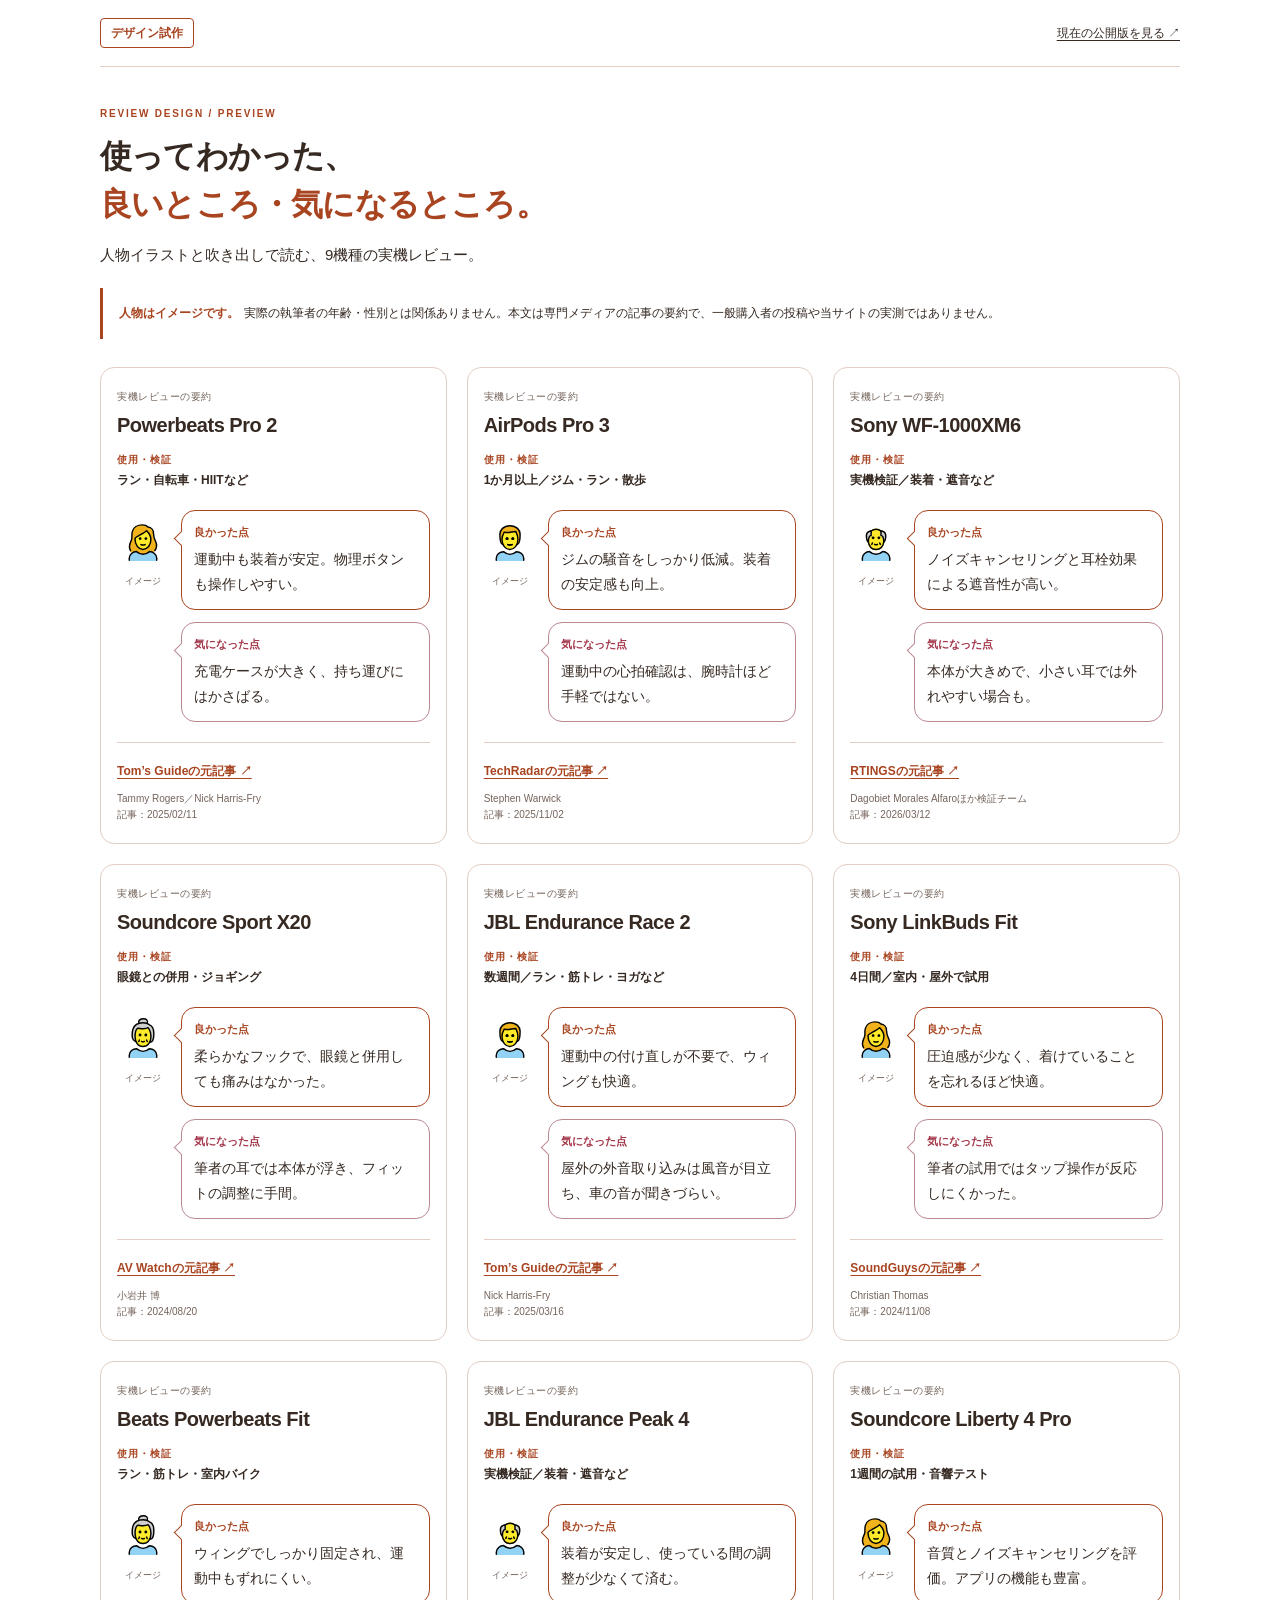
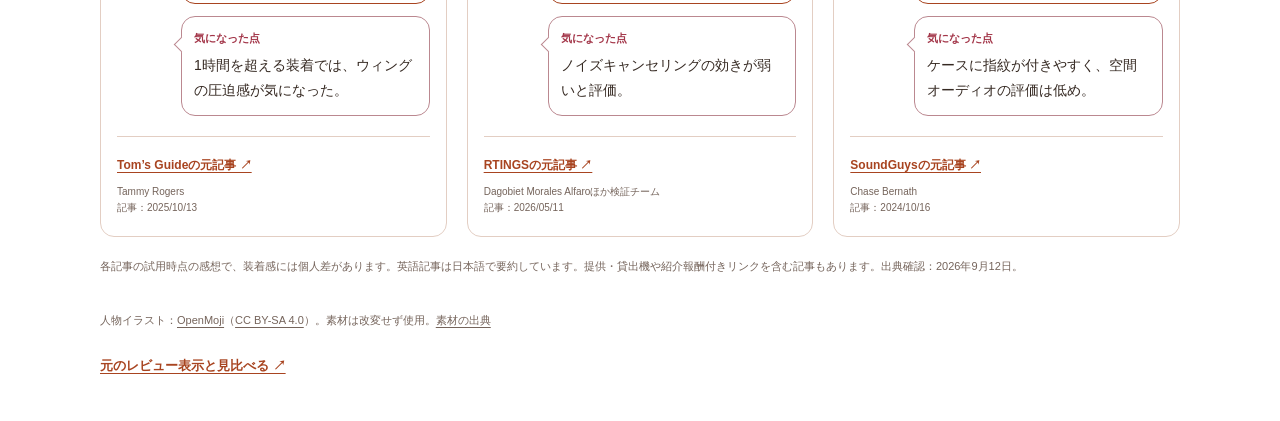
==== review-preview/index.html @ 8e363518 "Add isolated illustrated speech bubble review preview" ====
<!doctype html><html lang="ja"><head><meta charset="utf-8"><meta name="viewport" content="width=device-width, initial-scale=1"><meta name="robots" content="noindex, nofollow"><meta name="theme-color" content="#ffffff"><title>口コミの吹き出しデザイン｜試作プレビュー</title><link rel="stylesheet" href="../style.css?v=12"><link rel="stylesheet" href="preview.css?v=1"><script src="preview.js?v=1" defer></script></head><body>
<header class="preview-bar wrap"><span>デザイン試作</span><a href="../?v=public-reviews-12#reviews">現在の公開版を見る ↗</a></header>
<main class="wrap preview-main"><p class="eyebrow">REVIEW DESIGN / PREVIEW</p><h1>使ってわかった、<br><span>良いところ・気になるところ。</span></h1><p class="preview-lead">人物イラストと吹き出しで読む、9機種の実機レビュー。</p>
<aside class="preview-note"><strong>人物はイメージです。</strong>実際の執筆者の年齢・性別とは関係ありません。本文は専門メディアの記事の要約で、一般購入者の投稿や当サイトの実測ではありません。</aside>
<div class="voice-grid"><article class="voice-card" id="review-beats"><header class="voice-heading"><p>実機レビューの要約</p><h2>Powerbeats Pro 2</h2><p class="voice-use"><span>使用・検証</span>ラン・自転車・HIITなど</p></header><div class="voice-dialogue"><figure class="voice-person"><img src="avatars/woman.svg" width="64" height="64" alt="" aria-hidden="true"><figcaption>イメージ</figcaption></figure><dl class="voice-bubbles"><div class="voice-bubble voice-good"><dt>良かった点</dt><dd>運動中も装着が安定。物理ボタンも操作しやすい。</dd></div><div class="voice-bubble voice-caution"><dt>気になった点</dt><dd>充電ケースが大きく、持ち運びにはかさばる。</dd></div></dl></div><footer class="voice-source"><a href="https://www.tomsguide.com/audio/beats-powerbeats-pro-2-review" target="_blank" rel="noopener noreferrer" aria-label="Powerbeats Pro 2の元記事を読む">Tom’s Guideの元記事 ↗</a><p>Tammy Rogers／Nick Harris-Fry<br>記事：2025/02/11</p></footer></article>
<article class="voice-card" id="review-apple"><header class="voice-heading"><p>実機レビューの要約</p><h2>AirPods Pro 3</h2><p class="voice-use"><span>使用・検証</span>1か月以上／ジム・ラン・散歩</p></header><div class="voice-dialogue"><figure class="voice-person"><img src="avatars/man.svg" width="64" height="64" alt="" aria-hidden="true"><figcaption>イメージ</figcaption></figure><dl class="voice-bubbles"><div class="voice-bubble voice-good"><dt>良かった点</dt><dd>ジムの騒音をしっかり低減。装着の安定感も向上。</dd></div><div class="voice-bubble voice-caution"><dt>気になった点</dt><dd>運動中の心拍確認は、腕時計ほど手軽ではない。</dd></div></dl></div><footer class="voice-source"><a href="https://www.techradar.com/health-fitness/ive-been-working-out-with-the-airpods-pro-3-for-over-a-month-heres-my-verdict-on-their-new-fitness-features" target="_blank" rel="noopener noreferrer" aria-label="AirPods Pro 3の元記事を読む">TechRadarの元記事 ↗</a><p>Stephen Warwick<br>記事：2025/11/02</p></footer></article>
<article class="voice-card" id="review-sony"><header class="voice-heading"><p>実機レビューの要約</p><h2>Sony WF-1000XM6</h2><p class="voice-use"><span>使用・検証</span>実機検証／装着・遮音など</p></header><div class="voice-dialogue"><figure class="voice-person"><img src="avatars/older-man.svg" width="64" height="64" alt="" aria-hidden="true"><figcaption>イメージ</figcaption></figure><dl class="voice-bubbles"><div class="voice-bubble voice-good"><dt>良かった点</dt><dd>ノイズキャンセリングと耳栓効果による遮音性が高い。</dd></div><div class="voice-bubble voice-caution"><dt>気になった点</dt><dd>本体が大きめで、小さい耳では外れやすい場合も。</dd></div></dl></div><footer class="voice-source"><a href="https://www.rtings.com/headphones/reviews/sony/wf-1000xm6" target="_blank" rel="noopener noreferrer" aria-label="Sony WF-1000XM6の元記事を読む">RTINGSの元記事 ↗</a><p>Dagobiet Morales Alfaroほか検証チーム<br>記事：2026/03/12</p></footer></article>
<article class="voice-card" id="review-sport-x20"><header class="voice-heading"><p>実機レビューの要約</p><h2>Soundcore Sport X20</h2><p class="voice-use"><span>使用・検証</span>眼鏡との併用・ジョギング</p></header><div class="voice-dialogue"><figure class="voice-person"><img src="avatars/older-woman.svg" width="64" height="64" alt="" aria-hidden="true"><figcaption>イメージ</figcaption></figure><dl class="voice-bubbles"><div class="voice-bubble voice-good"><dt>良かった点</dt><dd>柔らかなフックで、眼鏡と併用しても痛みはなかった。</dd></div><div class="voice-bubble voice-caution"><dt>気になった点</dt><dd>筆者の耳では本体が浮き、フィットの調整に手間。</dd></div></dl></div><footer class="voice-source"><a href="https://av.watch.impress.co.jp/docs/review/review/1615788.html" target="_blank" rel="noopener noreferrer" aria-label="Soundcore Sport X20の元記事を読む">AV Watchの元記事 ↗</a><p>小岩井 博<br>記事：2024/08/20</p></footer></article>
<article class="voice-card" id="review-race2"><header class="voice-heading"><p>実機レビューの要約</p><h2>JBL Endurance Race 2</h2><p class="voice-use"><span>使用・検証</span>数週間／ラン・筋トレ・ヨガなど</p></header><div class="voice-dialogue"><figure class="voice-person"><img src="avatars/man.svg" width="64" height="64" alt="" aria-hidden="true"><figcaption>イメージ</figcaption></figure><dl class="voice-bubbles"><div class="voice-bubble voice-good"><dt>良かった点</dt><dd>運動中の付け直しが不要で、ウィングも快適。</dd></div><div class="voice-bubble voice-caution"><dt>気になった点</dt><dd>屋外の外音取り込みは風音が目立ち、車の音が聞きづらい。</dd></div></dl></div><footer class="voice-source"><a href="https://www.tomsguide.com/audio/headphones/jbl-endurance-race-2-review" target="_blank" rel="noopener noreferrer" aria-label="JBL Endurance Race 2の元記事を読む">Tom’s Guideの元記事 ↗</a><p>Nick Harris-Fry<br>記事：2025/03/16</p></footer></article>
<article class="voice-card" id="review-linkbuds-fit"><header class="voice-heading"><p>実機レビューの要約</p><h2>Sony LinkBuds Fit</h2><p class="voice-use"><span>使用・検証</span>4日間／室内・屋外で試用</p></header><div class="voice-dialogue"><figure class="voice-person"><img src="avatars/woman.svg" width="64" height="64" alt="" aria-hidden="true"><figcaption>イメージ</figcaption></figure><dl class="voice-bubbles"><div class="voice-bubble voice-good"><dt>良かった点</dt><dd>圧迫感が少なく、着けていることを忘れるほど快適。</dd></div><div class="voice-bubble voice-caution"><dt>気になった点</dt><dd>筆者の試用ではタップ操作が反応しにくかった。</dd></div></dl></div><footer class="voice-source"><a href="https://www.soundguys.com/sony-linkbuds-fit-review-127506/" target="_blank" rel="noopener noreferrer" aria-label="Sony LinkBuds Fitの元記事を読む">SoundGuysの元記事 ↗</a><p>Christian Thomas<br>記事：2024/11/08</p></footer></article>
<article class="voice-card" id="review-powerbeats-fit"><header class="voice-heading"><p>実機レビューの要約</p><h2>Beats Powerbeats Fit</h2><p class="voice-use"><span>使用・検証</span>ラン・筋トレ・室内バイク</p></header><div class="voice-dialogue"><figure class="voice-person"><img src="avatars/older-woman.svg" width="64" height="64" alt="" aria-hidden="true"><figcaption>イメージ</figcaption></figure><dl class="voice-bubbles"><div class="voice-bubble voice-good"><dt>良かった点</dt><dd>ウィングでしっかり固定され、運動中もずれにくい。</dd></div><div class="voice-bubble voice-caution"><dt>気になった点</dt><dd>1時間を超える装着では、ウィングの圧迫感が気になった。</dd></div></dl></div><footer class="voice-source"><a href="https://www.tomsguide.com/audio/earbuds/beats-powerbeats-fit-review" target="_blank" rel="noopener noreferrer" aria-label="Beats Powerbeats Fitの元記事を読む">Tom’s Guideの元記事 ↗</a><p>Tammy Rogers<br>記事：2025/10/13</p></footer></article>
<article class="voice-card" id="review-peak4"><header class="voice-heading"><p>実機レビューの要約</p><h2>JBL Endurance Peak 4</h2><p class="voice-use"><span>使用・検証</span>実機検証／装着・遮音など</p></header><div class="voice-dialogue"><figure class="voice-person"><img src="avatars/older-man.svg" width="64" height="64" alt="" aria-hidden="true"><figcaption>イメージ</figcaption></figure><dl class="voice-bubbles"><div class="voice-bubble voice-good"><dt>良かった点</dt><dd>装着が安定し、使っている間の調整が少なくて済む。</dd></div><div class="voice-bubble voice-caution"><dt>気になった点</dt><dd>ノイズキャンセリングの効きが弱いと評価。</dd></div></dl></div><footer class="voice-source"><a href="https://www.rtings.com/headphones/reviews/jbl/endurance-peak-4" target="_blank" rel="noopener noreferrer" aria-label="JBL Endurance Peak 4の元記事を読む">RTINGSの元記事 ↗</a><p>Dagobiet Morales Alfaroほか検証チーム<br>記事：2026/05/11</p></footer></article>
<article class="voice-card" id="review-liberty4pro"><header class="voice-heading"><p>実機レビューの要約</p><h2>Soundcore Liberty 4 Pro</h2><p class="voice-use"><span>使用・検証</span>1週間の試用・音響テスト</p></header><div class="voice-dialogue"><figure class="voice-person"><img src="avatars/woman.svg" width="64" height="64" alt="" aria-hidden="true"><figcaption>イメージ</figcaption></figure><dl class="voice-bubbles"><div class="voice-bubble voice-good"><dt>良かった点</dt><dd>音質とノイズキャンセリングを評価。アプリの機能も豊富。</dd></div><div class="voice-bubble voice-caution"><dt>気になった点</dt><dd>ケースに指紋が付きやすく、空間オーディオの評価は低め。</dd></div></dl></div><footer class="voice-source"><a href="https://www.soundguys.com/anker-soundcore-liberty-4-pro-review-125410/" target="_blank" rel="noopener noreferrer" aria-label="Soundcore Liberty 4 Proの元記事を読む">SoundGuysの元記事 ↗</a><p>Chase Bernath<br>記事：2024/10/16</p></footer></article></div>
<p class="preview-footnote">各記事の試用時点の感想で、装着感には個人差があります。英語記事は日本語で要約しています。提供・貸出機や紹介報酬付きリンクを含む記事もあります。出典確認：2026年9月12日。</p>
</main><footer class="wrap preview-footer"><p>人物イラスト：<a href="https://openmoji.org/" target="_blank" rel="noopener noreferrer">OpenMoji</a>（<a href="https://creativecommons.org/licenses/by-sa/4.0/" target="_blank" rel="noopener noreferrer">CC BY-SA 4.0</a>）。素材は改変せず使用。<a href="avatars/SOURCES.txt">素材の出典</a></p><a class="back-link" href="../?v=public-reviews-12#reviews">元のレビュー表示と見比べる ↗</a></footer>
</body></html>
---- style.css ----
:root{--paper:#ffffff;--ink:#352922;--muted:#75645b;--line:#e3cec3;--accent:#a84420;--orange:#b84921;--feature:#995008;--signature:#a33649}*{box-sizing:border-box}html{scroll-behavior:smooth;scroll-padding-top:20px}body{margin:0;background:var(--paper);color:var(--ink);font-family:-apple-system,BlinkMacSystemFont,"Hiragino Kaku Gothic ProN",Meiryo,sans-serif;line-height:1.7}a{color:inherit;text-decoration:none}img{display:block;max-width:100%}button{font:inherit}a,button,summary{touch-action:manipulation}a:focus-visible,button:focus-visible,summary:focus-visible{outline:3px solid var(--orange);outline-offset:4px}.wrap{width:min(1080px,calc(100% - 48px));margin:auto}.header{display:flex;justify-content:space-between;align-items:center;min-height:90px;border-bottom:1px solid var(--line)}.brand{font-size:23px;font-weight:850;letter-spacing:-1px;line-height:1.2}.brand span{color:var(--orange);padding:0 4px}.brand small{display:block;font-weight:400;font-size:10px;letter-spacing:1px;margin-top:7px}.nav-link{font-size:13px;font-weight:700;padding:12px 0}.hero{display:grid;grid-template-columns:1.4fr 1fr;align-items:center;gap:48px;padding-top:36px;padding-bottom:10px}.eyebrow{font-size:10px;font-weight:750;letter-spacing:1.8px;color:var(--accent);margin:0 0 10px}h1{font-size:clamp(30px,4vw,48px);line-height:1.45;letter-spacing:-1.5px;margin:0 0 15px}h1 span{color:var(--accent)}.lead{font-size:14px;margin:0 0 17px}.tags{display:flex;gap:6px;flex-wrap:wrap;margin-bottom:22px}.tags span{font-size:11px;border:1px solid #d6aa93;border-radius:4px;padding:4px 9px}.button{display:flex;align-items:center;justify-content:space-between;gap:12px;min-height:50px;padding:13px 18px;font-size:14px;font-weight:700;border-radius:5px}.dark{background:var(--accent);color:#fff;border:2px solid var(--accent);box-shadow:0 3px 0 #793114}.dark:hover{background:#793114;color:#fff;border-color:#793114}.dark:active{box-shadow:none;transform:translateY(2px)}.hero .button{max-width:325px}.hero-art{margin:0;border-radius:10px;overflow:hidden;background:white;border:1px solid var(--line)}.hero-art img{width:100%;height:300px;object-fit:cover}.hero-art figcaption{color:var(--accent);font-size:11px;padding:8px 15px}.caption{font-size:12px;color:var(--muted);margin:12px 0 0;line-height:1.7}.section{padding-top:46px}.section-head{margin-bottom:18px}h2{font-size:27px;line-height:1.4;margin:0;letter-spacing:-.6px}.choice-buttons{display:grid;grid-template-columns:repeat(3,1fr);gap:10px}.choice-buttons button{cursor:pointer;background:white;border:1px solid #d6aa93;border-radius:6px;min-height:48px;color:var(--accent);font-weight:700;font-size:14px}.choice-buttons button[aria-pressed=true]{background:white;color:var(--accent);box-shadow:inset 0 0 0 2px var(--accent)}.recommendation{display:flex;justify-content:space-between;align-items:center;gap:16px;background:white;border:1px solid var(--line);border-left:3px solid var(--accent);border-radius:6px;padding:14px 18px;margin-top:10px;min-height:80px}.recommendation p{font-size:14px;margin:0}.recommendation a{font-size:13px;white-space:nowrap;text-decoration:underline;text-underline-offset:4px;font-weight:700}.shared{font-size:13px;color:var(--accent);font-weight:650;margin:10px 0 0}.table-frame{border:0;border-radius:0;background:white}table{table-layout:fixed;width:100%;border-collapse:collapse;border:1px solid #000;text-align:center;font-size:15px}th,td{padding:14px 8px;border:1px solid #000}thead{background:white;color:var(--accent)}thead th:first-child{width:22%;font-size:12px}thead a{display:block;padding:3px 0}table small{display:block;font-size:11px;font-weight:400}tbody th{font-size:12px;background:white}tbody td{font-weight:650}sup{font-size:9px}.water-note{font-size:12px;margin:12px 0 0;border-left:3px solid var(--orange);padding-left:12px}.product-grid{display:grid;grid-template-columns:repeat(3,1fr);gap:16px}.product{border:1px solid var(--line);border-radius:8px;background:white;overflow:hidden;display:flex;flex-direction:column}.product-top{display:flex;justify-content:space-between;flex-wrap:wrap;gap:5px;padding:17px 18px 0;font-size:10px;font-weight:750;letter-spacing:.5px}.product-kicker{color:var(--accent);letter-spacing:0}.product-intro{padding:0 18px}.product-picture{height:176px;display:flex;align-items:center;justify-content:center;padding:15px 0}.product-picture img{width:100%;height:145px;object-fit:contain}.product h3{font-size:22px;line-height:1.3;margin:0;letter-spacing:-.6px}.price{font-size:27px;font-weight:750;line-height:1.5;margin:7px 0 12px}.price small{font-size:10px;font-weight:400;color:var(--muted);margin-left:7px}.product-body{padding:0 18px 20px;display:flex;flex-direction:column;flex:1}.point{font-size:14px;margin:0 0 9px}.caution{font-size:12px;color:var(--muted);margin:0 0 16px}.product-cta{margin-top:auto;font-size:13px}.details-section h2{font-size:21px;margin-bottom:14px}details{border-bottom:1px solid var(--line)}summary{cursor:pointer;font-size:14px;font-weight:650;padding:18px 28px 18px 0;list-style:none;position:relative}summary::-webkit-details-marker{display:none}summary:after{content:'+';position:absolute;right:5px;top:15px;font-size:20px;color:var(--accent)}details[open] summary:after{content:'−'}.detail-body{padding:0 0 18px;font-size:13px;color:var(--muted)}.detail-body p{margin:0 0 12px}.source-columns{display:grid;grid-template-columns:repeat(3,1fr);gap:15px}.source-columns strong{display:block;color:var(--ink)}.source-columns a{display:block;text-decoration:underline;text-underline-offset:3px;padding:7px 0;font-size:12px}.footer{display:flex;justify-content:space-between;align-items:center;gap:15px;padding-top:30px;padding-bottom:30px;margin-top:28px}.footer .brand{font-size:18px}.footer>a:last-child{font-size:12px}.skip{position:fixed;top:-100px;background:white;color:var(--accent);border:2px solid var(--accent);padding:15px;z-index:10}.skip:focus{top:10px}.sr-only{position:absolute;width:1px;height:1px;overflow:hidden;clip-path:inset(50%)}
@media(max-width:800px){.hero{gap:20px}.hero-art img{height:250px}.product-grid{grid-template-columns:1fr}.product-intro{display:grid;grid-template-columns:120px 1fr;align-items:center;gap:18px}.product-picture{height:140px}.product-picture img{height:115px}.product-body{padding:0 20px 20px}.product-cta{font-size:14px}.product-top{font-size:11px}.product h3{font-size:24px}}
@media(max-width:540px){.wrap{width:calc(100% - 32px)}.header{min-height:72px}.brand{font-size:19px}.brand small{font-size:9px}.nav-link{font-size:11px}.hero{grid-template-columns:1fr;padding-top:25px;padding-bottom:0;position:relative}.hero-art{display:none}.hero h1{font-size:clamp(28px,7.8vw,40px);letter-spacing:-1px;margin-bottom:12px}.lead{font-size:13px;margin-bottom:13px}.tags{margin-bottom:17px}.tags span{font-size:11px;padding:3px 8px}.hero .button{max-width:none}.hero .caption{font-size:11px}.section{padding-top:32px}h2{font-size:23px}.section-head{margin-bottom:14px}.choice-buttons{gap:6px}.choice-buttons button{font-size:12px;min-height:46px;padding:7px 3px}.recommendation{display:block;padding:13px 14px;min-height:112px}.recommendation p{font-size:13px}.recommendation a{display:inline-block;font-size:12px;margin-top:7px;min-height:28px}.shared{font-size:12px}table{font-size:12px}th,td{padding:11px 3px;line-height:1.5}thead th:first-child{width:21%;font-size:10px}thead th{font-size:12px}table small{font-size:10px}tbody th{font-size:11px}tbody td:last-child{font-size:11px}.caption{font-size:11px}.water-note{font-size:11px}.water-note strong{display:block}.product-grid{gap:14px}.product-top{padding:15px 16px 0;font-size:10px}.product-intro{grid-template-columns:88px 1fr;padding:4px 16px 0;gap:12px}.product-picture{height:119px}.product-picture img{height:98px}.product h3{font-size:21px;overflow-wrap:anywhere}.price{font-size:25px;margin-bottom:6px}.product-body{padding:0 16px 16px}.point{font-size:13px}.caution{font-size:12px;margin-bottom:13px}.source-columns{grid-template-columns:1fr}.details-section h2{font-size:20px}.footer{margin-top:16px}}
@media(prefers-reduced-motion:reduce){html{scroll-behavior:auto}}

.table-addition{margin-top:14px}

/* White surfaces and warm text; comparison grid uses uniform black lines. */
.comparison-key{display:flex;flex-wrap:wrap;gap:16px;margin:12px 0 0;font-size:12px;font-weight:700}
.comparison-key span{padding-left:9px;border-left:3px solid currentColor}
.key-feature{color:var(--feature)}.key-signature{color:var(--signature)}
.feature-row{color:var(--feature)}.signature-row{color:var(--signature)}
.feature-row td,.signature-row td{font-size:13px;line-height:1.65;overflow-wrap:anywhere}
.feature-row strong,.signature-row strong{display:block;font-weight:750}
.feature-row small,.signature-row small{font-size:11px;margin-top:4px;color:var(--muted)}
thead a{overflow-wrap:anywhere}
@media(max-width:540px){.comparison-key{font-size:11px;gap:12px}.feature-row td,.signature-row td,.feature-row td:last-child,.signature-row td:last-child{font-size:11px;padding:12px 4px}.feature-row small,.signature-row small{font-size:10px}.feature-row th,.signature-row th{font-size:10px}}

.compare-image{display:block;width:112px;height:92px;max-width:100%;object-fit:contain;margin:0 auto 10px}
@media(max-width:540px){.compare-image{width:62px;height:60px;margin-bottom:8px}}

/* One horizontally scrollable comparison, with a fixed label column. */
[hidden]{display:none!important}



.compare-navigation{display:flex;align-items:center;justify-content:space-between;gap:10px;margin:12px 0;font-size:13px}.compare-navigation p{margin:0;font-weight:700}.compare-navigation>div{display:flex;align-items:center;gap:12px}.compare-navigation span{color:var(--muted)}
.compare-navigation button{background:#fff;border:1px solid #000;border-radius:4px;min-width:44px;min-height:44px;font-size:22px;color:var(--accent);cursor:pointer}.compare-navigation button:disabled{opacity:.3;cursor:default}
.comparison-scroll{--label-width:110px;--product-width:208px;overflow-x:auto;overscroll-behavior-x:contain;scrollbar-width:thin;scroll-padding-left:var(--label-width);border:1px solid #000}
.wide-compare{border:0;border-collapse:separate;border-spacing:0;width:calc(var(--label-width) + var(--product-width)*var(--product-count));table-layout:fixed;font-size:15px}
.wide-compare th,.wide-compare td{border:0;border-right:1px solid #000;border-bottom:1px solid #000;padding:16px 12px;line-height:1.6;vertical-align:middle;background:#fff;box-sizing:border-box}
.wide-compare tr>:last-child{border-right:0}.wide-compare tbody tr:last-child>*{border-bottom:0}
.wide-compare tr>:first-child{width:var(--label-width);position:sticky;left:0;z-index:2;background:#fff;font-size:13px;color:var(--ink)}
.wide-compare thead th:first-child{font-size:13px}.wide-compare thead th{width:var(--product-width);vertical-align:top}.wide-compare thead th:first-child{vertical-align:middle}
.wide-compare thead a{padding:0;overflow-wrap:normal;word-break:normal}.wide-compare .compare-image{width:112px;height:92px;margin:0 auto 12px}
.compare-brand{display:block;font-size:11px;font-weight:600;letter-spacing:.5px;color:var(--muted);margin-bottom:5px}
.compare-name{display:block;color:var(--ink);font-size:16px;font-weight:750;line-height:1.4;min-height:45px;overflow-wrap:normal}
.wide-compare .price-row td{color:var(--accent);font-size:22px;font-weight:750;white-space:nowrap}
.wide-compare .feature-row td,.wide-compare .signature-row td{font-size:15px;padding:16px 12px;overflow-wrap:normal;word-break:normal}
.wide-compare .feature-row small,.wide-compare .signature-row small{font-size:13px;line-height:1.6;margin-top:5px}
.wide-compare small{font-size:12px}.wide-compare tbody td:last-child{font-size:15px}.wide-compare .price-row td:last-child{font-size:22px}
#spec-toggle{display:block;width:100%;background:white;border:1px solid var(--line);color:var(--accent);border-radius:5px;min-height:48px;padding:12px;margin-top:12px;font:inherit;font-size:14px;font-weight:650;cursor:pointer}
@media(max-width:540px){.comparison-scroll{--label-width:72px;--product-width:max(132px,calc((100vw - 106px)/2))}.compare-navigation{font-size:12px}.compare-navigation>div{gap:8px}.wide-compare th,.wide-compare td{padding:14px 10px}.wide-compare tr>:first-child,.wide-compare thead th:first-child{font-size:12px;padding:12px 4px}.wide-compare .compare-name{font-size:15px}.wide-compare .feature-row td,.wide-compare .signature-row td,.wide-compare tbody td:last-child{font-size:14px;padding:14px 10px}.wide-compare .price-row td,.wide-compare .price-row td:last-child{font-size:20px}.wide-compare .feature-row small,.wide-compare .signature-row small{font-size:12px}.wide-compare .compare-image{width:104px;height:86px}.wide-compare .compare-brand{font-size:10px}#spec-toggle{font-size:13px}}

.model-suffix{white-space:nowrap}

/* Short editorial summaries with adjacent attribution, separate from product specifications. */
.review-disclosure{font-size:14px;font-weight:650;margin:12px 0 0;color:var(--accent)}.review-grid{display:grid;grid-template-columns:repeat(3,minmax(0,1fr));gap:16px}.review-card{background:#fff;border:1px solid var(--line);border-top:3px solid var(--accent);border-radius:8px;padding:20px;display:flex;flex-direction:column}.review-card h3{font-size:19px;line-height:1.4;margin:0;overflow-wrap:anywhere}.review-card h3 a:hover{text-decoration:underline}.review-context{font-size:12px;color:var(--muted);margin:8px 0 16px}.review-points{margin:0 0 18px;font-size:14px}.review-points>div+div{margin-top:12px}.review-points dt{font-size:12px;font-weight:750;color:var(--feature);margin-bottom:3px}.review-points>div:last-child dt{color:var(--signature)}.review-points dd{margin:0;line-height:1.7}.review-source{margin-top:auto;border-top:1px solid var(--line);padding-top:12px}.review-source a{display:inline-block;text-decoration:underline;text-underline-offset:3px;color:var(--accent);font-size:13px;font-weight:650;padding:6px 0}.review-source p{font-size:11px;line-height:1.6;color:var(--muted);margin:3px 0 0;overflow-wrap:anywhere}
@media(max-width:800px){.review-grid{grid-template-columns:repeat(2,minmax(0,1fr))}}@media(max-width:540px){.review-grid{grid-template-columns:1fr;gap:14px}.review-card{padding:18px 16px}.review-card h3{font-size:19px}}
---- review-preview/preview.css ----
.preview-bar{display:flex;justify-content:space-between;align-items:center;gap:16px;padding:18px 0;border-bottom:1px solid var(--line);font-size:12px}.preview-bar>span{color:var(--accent);font-weight:750;border:1px solid var(--accent);padding:4px 10px;border-radius:4px}.preview-bar a{text-decoration:underline;text-underline-offset:3px}.preview-main{padding-top:38px}.preview-main h1{font-size:32px;letter-spacing:-.8px;line-height:1.5;margin:0 0 14px}.preview-lead{margin:0 0 20px;font-size:15px}.preview-note{font-size:12px;line-height:1.9;padding:14px 16px;border-left:3px solid var(--accent);margin-bottom:28px;background:#fff}.preview-note strong{color:var(--accent);margin-right:5px}.voice-grid{display:grid;grid-template-columns:repeat(3,minmax(0,1fr));gap:20px}.voice-card{background:#fff;border:1px solid var(--line);border-radius:14px;padding:20px 16px;display:flex;flex-direction:column}.voice-heading>p:first-child{font-size:10px;letter-spacing:.5px;color:var(--muted);margin:0 0 6px}.voice-heading h2{font-size:20px;line-height:1.4;margin:0;letter-spacing:-.5px;overflow-wrap:anywhere}.voice-use{margin:12px 0 20px;font-size:12px;font-weight:650;line-height:1.7;color:var(--ink)}.voice-use span{display:block;color:var(--accent);font-size:10px;letter-spacing:1px;margin-bottom:2px}.voice-dialogue{display:grid;grid-template-columns:52px minmax(0,1fr);gap:12px;align-items:start;margin-bottom:20px}.voice-person{margin:7px 0 0;text-align:center}.voice-person img{width:52px;height:52px;transform-origin:50% 90%}.voice-person figcaption{font-size:9px;color:var(--muted);white-space:nowrap;margin-top:5px}.voice-bubbles{margin:0}.voice-bubble{position:relative;border:1px solid var(--accent);border-radius:14px;background:#fff;padding:12px}.voice-bubble::before{content:'';position:absolute;left:-6px;top:22px;width:10px;height:10px;background:#fff;border-bottom:1px solid var(--accent);border-left:1px solid var(--accent);transform:rotate(45deg)}.voice-bubble dt{font-size:11px;font-weight:750;color:var(--accent);margin:0 0 5px}.voice-bubble dd{margin:0;font-size:14px;line-height:1.8;position:relative}.voice-caution{margin-top:12px;border-color:#bb8890}.voice-caution::before{border-color:#bb8890}.voice-caution dt{color:var(--signature)}.voice-source{margin-top:auto;padding-top:13px;border-top:1px solid var(--line)}.voice-source>a{display:inline-block;font-size:12px;font-weight:650;color:var(--accent);text-decoration:underline;text-underline-offset:3px;padding:5px 0}.voice-source p{font-size:10px;color:var(--muted);line-height:1.6;margin:4px 0 0;overflow-wrap:anywhere}.preview-footnote{font-size:11px;color:var(--muted);margin:20px 0 0}.preview-footer{padding-top:24px;padding-bottom:30px}.preview-footer p{font-size:11px;color:var(--muted)}.preview-footer a{text-decoration:underline;text-underline-offset:3px}.back-link{display:inline-block;font-size:13px;color:var(--accent);font-weight:650;padding:14px 0}.voice-card.is-visible .voice-person img{animation:gentle-greeting 2.4s ease-in-out 1}@keyframes gentle-greeting{0%,100%{transform:translateY(0) rotate(0)}25%{transform:translateY(-4px) rotate(-5deg)}60%{transform:translateY(-2px) rotate(4deg)}}
@media(max-width:1000px){.voice-grid{grid-template-columns:repeat(2,minmax(0,1fr))}}@media(max-width:600px){.voice-grid{grid-template-columns:1fr;gap:18px}.preview-main{padding-top:28px}.preview-main h1{font-size:26px;letter-spacing:-.8px}.preview-lead{font-size:13px}.preview-bar{font-size:11px}.preview-bar>span{padding:3px 8px}.preview-note{font-size:11px;padding:12px;margin-bottom:22px}.preview-note strong{display:block}.voice-card{padding:20px 16px}.voice-dialogue{grid-template-columns:58px minmax(0,1fr);gap:12px}.voice-person img{width:58px;height:58px}.voice-heading h2{font-size:21px}.voice-use{margin-bottom:18px}.voice-bubble{padding:13px}.voice-bubble dd{font-size:14px}.voice-source p{font-size:11px}}
@media(prefers-reduced-motion:reduce){.voice-card.is-visible .voice-person img{animation:none}}
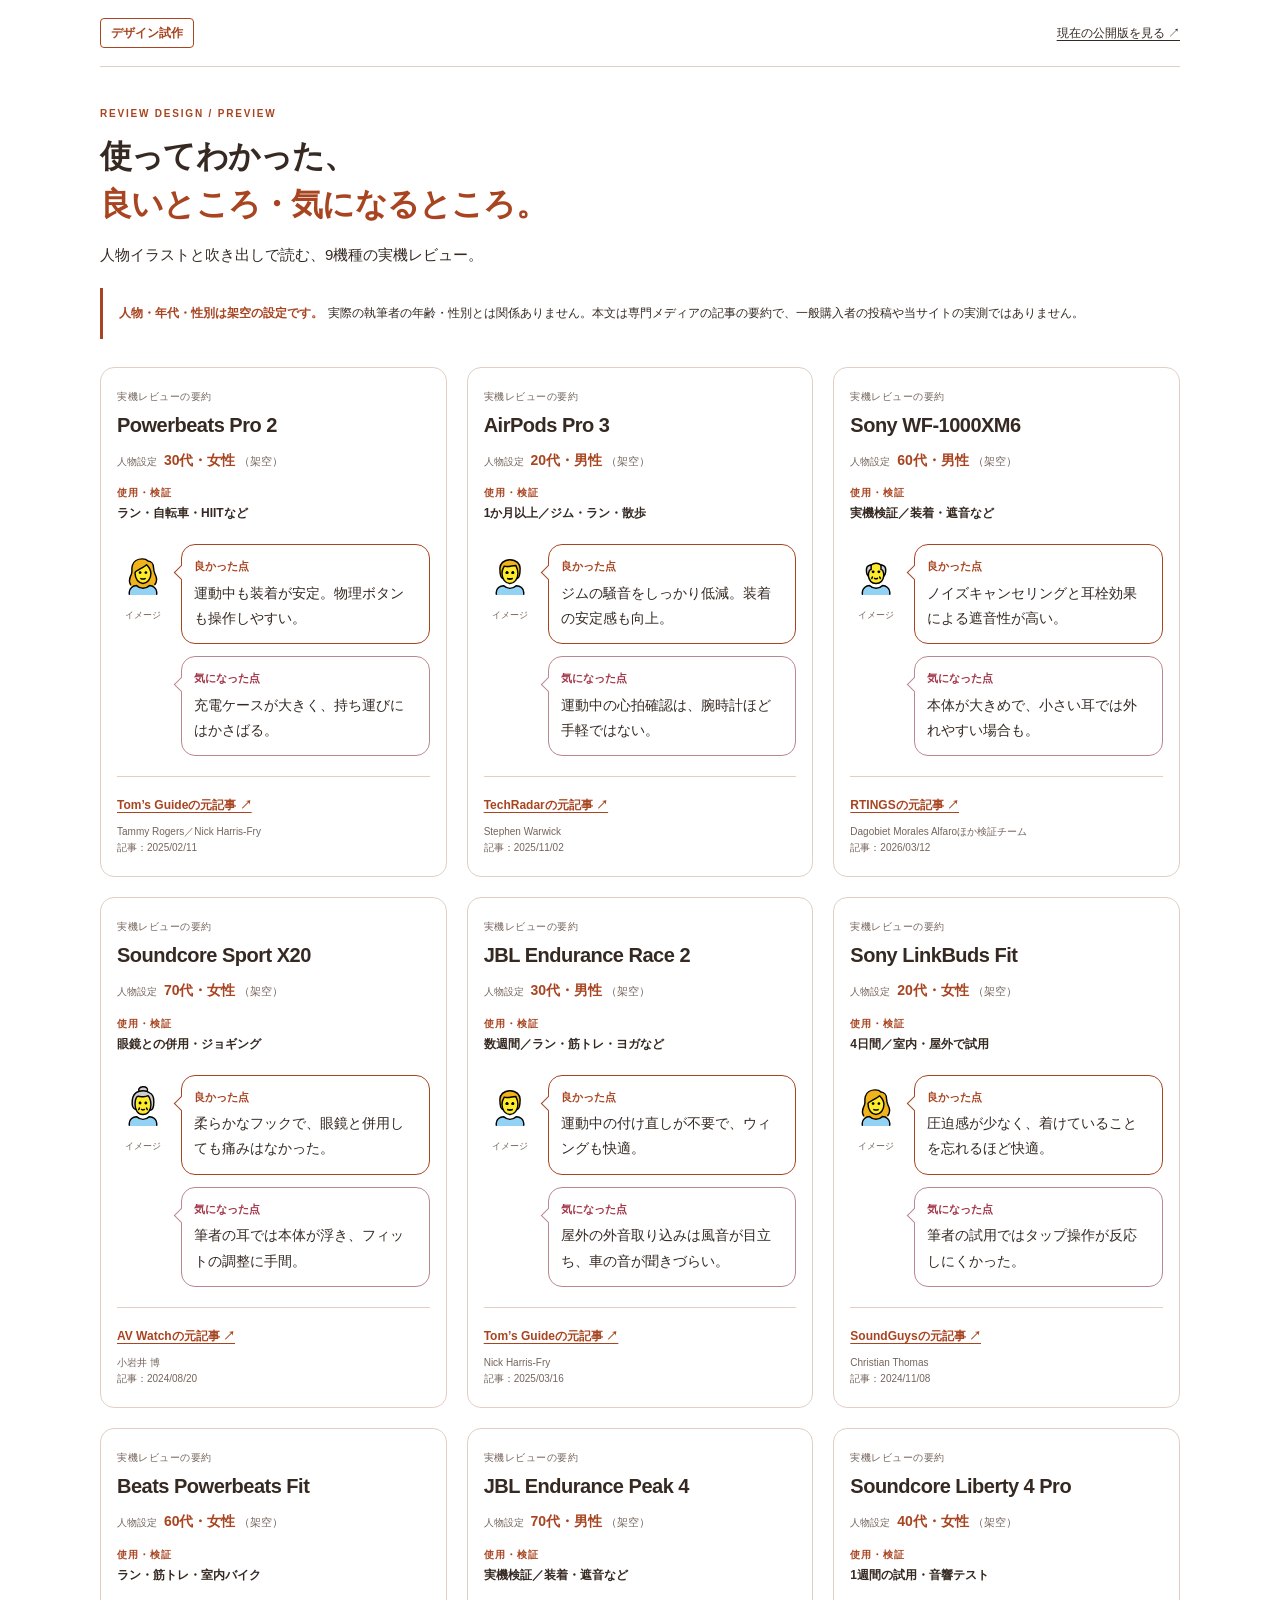
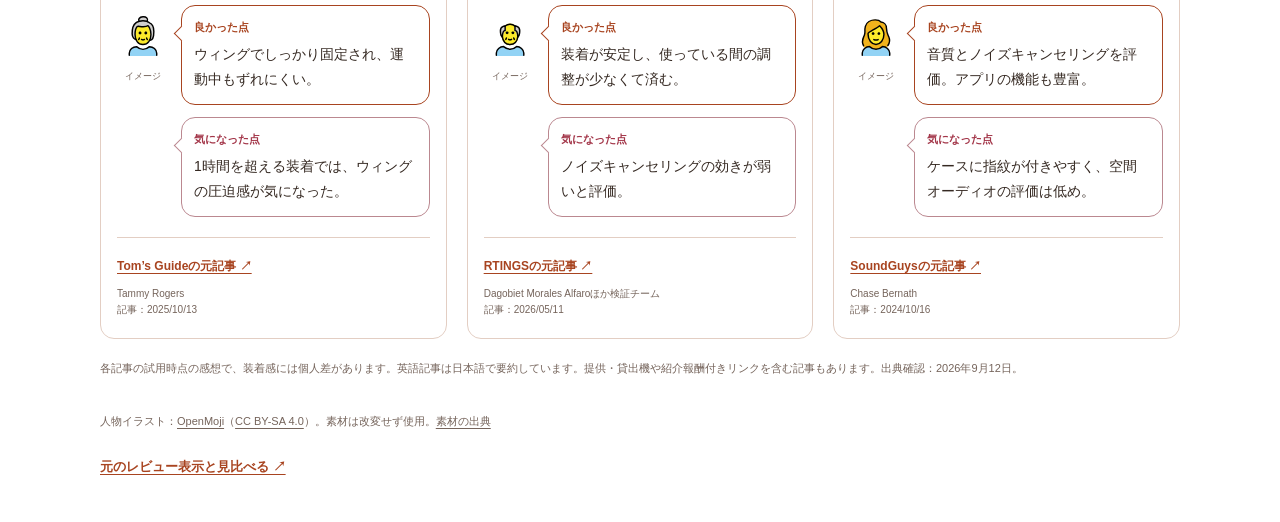
==== commit ce02acac: "Label fictional illustration demographics in review preview" ====
--- a/review-preview/index.html
+++ b/review-preview/index.html
@@ -1,16 +1,16 @@
-<!doctype html><html lang="ja"><head><meta charset="utf-8"><meta name="viewport" content="width=device-width, initial-scale=1"><meta name="robots" content="noindex, nofollow"><meta name="theme-color" content="#ffffff"><title>口コミの吹き出しデザイン｜試作プレビュー</title><link rel="stylesheet" href="../style.css?v=12"><link rel="stylesheet" href="preview.css?v=1"><script src="preview.js?v=1" defer></script></head><body>
+<!doctype html><html lang="ja"><head><meta charset="utf-8"><meta name="viewport" content="width=device-width, initial-scale=1"><meta name="robots" content="noindex, nofollow"><meta name="theme-color" content="#ffffff"><title>口コミの吹き出しデザイン｜試作プレビュー</title><link rel="stylesheet" href="../style.css?v=12"><link rel="stylesheet" href="preview.css?v=2"><script src="preview.js?v=1" defer></script></head><body>
 <header class="preview-bar wrap"><span>デザイン試作</span><a href="../?v=public-reviews-12#reviews">現在の公開版を見る ↗</a></header>
 <main class="wrap preview-main"><p class="eyebrow">REVIEW DESIGN / PREVIEW</p><h1>使ってわかった、<br><span>良いところ・気になるところ。</span></h1><p class="preview-lead">人物イラストと吹き出しで読む、9機種の実機レビュー。</p>
-<aside class="preview-note"><strong>人物はイメージです。</strong>実際の執筆者の年齢・性別とは関係ありません。本文は専門メディアの記事の要約で、一般購入者の投稿や当サイトの実測ではありません。</aside>
-<div class="voice-grid"><article class="voice-card" id="review-beats"><header class="voice-heading"><p>実機レビューの要約</p><h2>Powerbeats Pro 2</h2><p class="voice-use"><span>使用・検証</span>ラン・自転車・HIITなど</p></header><div class="voice-dialogue"><figure class="voice-person"><img src="avatars/woman.svg" width="64" height="64" alt="" aria-hidden="true"><figcaption>イメージ</figcaption></figure><dl class="voice-bubbles"><div class="voice-bubble voice-good"><dt>良かった点</dt><dd>運動中も装着が安定。物理ボタンも操作しやすい。</dd></div><div class="voice-bubble voice-caution"><dt>気になった点</dt><dd>充電ケースが大きく、持ち運びにはかさばる。</dd></div></dl></div><footer class="voice-source"><a href="https://www.tomsguide.com/audio/beats-powerbeats-pro-2-review" target="_blank" rel="noopener noreferrer" aria-label="Powerbeats Pro 2の元記事を読む">Tom’s Guideの元記事 ↗</a><p>Tammy Rogers／Nick Harris-Fry<br>記事：2025/02/11</p></footer></article>
-<article class="voice-card" id="review-apple"><header class="voice-heading"><p>実機レビューの要約</p><h2>AirPods Pro 3</h2><p class="voice-use"><span>使用・検証</span>1か月以上／ジム・ラン・散歩</p></header><div class="voice-dialogue"><figure class="voice-person"><img src="avatars/man.svg" width="64" height="64" alt="" aria-hidden="true"><figcaption>イメージ</figcaption></figure><dl class="voice-bubbles"><div class="voice-bubble voice-good"><dt>良かった点</dt><dd>ジムの騒音をしっかり低減。装着の安定感も向上。</dd></div><div class="voice-bubble voice-caution"><dt>気になった点</dt><dd>運動中の心拍確認は、腕時計ほど手軽ではない。</dd></div></dl></div><footer class="voice-source"><a href="https://www.techradar.com/health-fitness/ive-been-working-out-with-the-airpods-pro-3-for-over-a-month-heres-my-verdict-on-their-new-fitness-features" target="_blank" rel="noopener noreferrer" aria-label="AirPods Pro 3の元記事を読む">TechRadarの元記事 ↗</a><p>Stephen Warwick<br>記事：2025/11/02</p></footer></article>
-<article class="voice-card" id="review-sony"><header class="voice-heading"><p>実機レビューの要約</p><h2>Sony WF-1000XM6</h2><p class="voice-use"><span>使用・検証</span>実機検証／装着・遮音など</p></header><div class="voice-dialogue"><figure class="voice-person"><img src="avatars/older-man.svg" width="64" height="64" alt="" aria-hidden="true"><figcaption>イメージ</figcaption></figure><dl class="voice-bubbles"><div class="voice-bubble voice-good"><dt>良かった点</dt><dd>ノイズキャンセリングと耳栓効果による遮音性が高い。</dd></div><div class="voice-bubble voice-caution"><dt>気になった点</dt><dd>本体が大きめで、小さい耳では外れやすい場合も。</dd></div></dl></div><footer class="voice-source"><a href="https://www.rtings.com/headphones/reviews/sony/wf-1000xm6" target="_blank" rel="noopener noreferrer" aria-label="Sony WF-1000XM6の元記事を読む">RTINGSの元記事 ↗</a><p>Dagobiet Morales Alfaroほか検証チーム<br>記事：2026/03/12</p></footer></article>
-<article class="voice-card" id="review-sport-x20"><header class="voice-heading"><p>実機レビューの要約</p><h2>Soundcore Sport X20</h2><p class="voice-use"><span>使用・検証</span>眼鏡との併用・ジョギング</p></header><div class="voice-dialogue"><figure class="voice-person"><img src="avatars/older-woman.svg" width="64" height="64" alt="" aria-hidden="true"><figcaption>イメージ</figcaption></figure><dl class="voice-bubbles"><div class="voice-bubble voice-good"><dt>良かった点</dt><dd>柔らかなフックで、眼鏡と併用しても痛みはなかった。</dd></div><div class="voice-bubble voice-caution"><dt>気になった点</dt><dd>筆者の耳では本体が浮き、フィットの調整に手間。</dd></div></dl></div><footer class="voice-source"><a href="https://av.watch.impress.co.jp/docs/review/review/1615788.html" target="_blank" rel="noopener noreferrer" aria-label="Soundcore Sport X20の元記事を読む">AV Watchの元記事 ↗</a><p>小岩井 博<br>記事：2024/08/20</p></footer></article>
-<article class="voice-card" id="review-race2"><header class="voice-heading"><p>実機レビューの要約</p><h2>JBL Endurance Race 2</h2><p class="voice-use"><span>使用・検証</span>数週間／ラン・筋トレ・ヨガなど</p></header><div class="voice-dialogue"><figure class="voice-person"><img src="avatars/man.svg" width="64" height="64" alt="" aria-hidden="true"><figcaption>イメージ</figcaption></figure><dl class="voice-bubbles"><div class="voice-bubble voice-good"><dt>良かった点</dt><dd>運動中の付け直しが不要で、ウィングも快適。</dd></div><div class="voice-bubble voice-caution"><dt>気になった点</dt><dd>屋外の外音取り込みは風音が目立ち、車の音が聞きづらい。</dd></div></dl></div><footer class="voice-source"><a href="https://www.tomsguide.com/audio/headphones/jbl-endurance-race-2-review" target="_blank" rel="noopener noreferrer" aria-label="JBL Endurance Race 2の元記事を読む">Tom’s Guideの元記事 ↗</a><p>Nick Harris-Fry<br>記事：2025/03/16</p></footer></article>
-<article class="voice-card" id="review-linkbuds-fit"><header class="voice-heading"><p>実機レビューの要約</p><h2>Sony LinkBuds Fit</h2><p class="voice-use"><span>使用・検証</span>4日間／室内・屋外で試用</p></header><div class="voice-dialogue"><figure class="voice-person"><img src="avatars/woman.svg" width="64" height="64" alt="" aria-hidden="true"><figcaption>イメージ</figcaption></figure><dl class="voice-bubbles"><div class="voice-bubble voice-good"><dt>良かった点</dt><dd>圧迫感が少なく、着けていることを忘れるほど快適。</dd></div><div class="voice-bubble voice-caution"><dt>気になった点</dt><dd>筆者の試用ではタップ操作が反応しにくかった。</dd></div></dl></div><footer class="voice-source"><a href="https://www.soundguys.com/sony-linkbuds-fit-review-127506/" target="_blank" rel="noopener noreferrer" aria-label="Sony LinkBuds Fitの元記事を読む">SoundGuysの元記事 ↗</a><p>Christian Thomas<br>記事：2024/11/08</p></footer></article>
-<article class="voice-card" id="review-powerbeats-fit"><header class="voice-heading"><p>実機レビューの要約</p><h2>Beats Powerbeats Fit</h2><p class="voice-use"><span>使用・検証</span>ラン・筋トレ・室内バイク</p></header><div class="voice-dialogue"><figure class="voice-person"><img src="avatars/older-woman.svg" width="64" height="64" alt="" aria-hidden="true"><figcaption>イメージ</figcaption></figure><dl class="voice-bubbles"><div class="voice-bubble voice-good"><dt>良かった点</dt><dd>ウィングでしっかり固定され、運動中もずれにくい。</dd></div><div class="voice-bubble voice-caution"><dt>気になった点</dt><dd>1時間を超える装着では、ウィングの圧迫感が気になった。</dd></div></dl></div><footer class="voice-source"><a href="https://www.tomsguide.com/audio/earbuds/beats-powerbeats-fit-review" target="_blank" rel="noopener noreferrer" aria-label="Beats Powerbeats Fitの元記事を読む">Tom’s Guideの元記事 ↗</a><p>Tammy Rogers<br>記事：2025/10/13</p></footer></article>
-<article class="voice-card" id="review-peak4"><header class="voice-heading"><p>実機レビューの要約</p><h2>JBL Endurance Peak 4</h2><p class="voice-use"><span>使用・検証</span>実機検証／装着・遮音など</p></header><div class="voice-dialogue"><figure class="voice-person"><img src="avatars/older-man.svg" width="64" height="64" alt="" aria-hidden="true"><figcaption>イメージ</figcaption></figure><dl class="voice-bubbles"><div class="voice-bubble voice-good"><dt>良かった点</dt><dd>装着が安定し、使っている間の調整が少なくて済む。</dd></div><div class="voice-bubble voice-caution"><dt>気になった点</dt><dd>ノイズキャンセリングの効きが弱いと評価。</dd></div></dl></div><footer class="voice-source"><a href="https://www.rtings.com/headphones/reviews/jbl/endurance-peak-4" target="_blank" rel="noopener noreferrer" aria-label="JBL Endurance Peak 4の元記事を読む">RTINGSの元記事 ↗</a><p>Dagobiet Morales Alfaroほか検証チーム<br>記事：2026/05/11</p></footer></article>
-<article class="voice-card" id="review-liberty4pro"><header class="voice-heading"><p>実機レビューの要約</p><h2>Soundcore Liberty 4 Pro</h2><p class="voice-use"><span>使用・検証</span>1週間の試用・音響テスト</p></header><div class="voice-dialogue"><figure class="voice-person"><img src="avatars/woman.svg" width="64" height="64" alt="" aria-hidden="true"><figcaption>イメージ</figcaption></figure><dl class="voice-bubbles"><div class="voice-bubble voice-good"><dt>良かった点</dt><dd>音質とノイズキャンセリングを評価。アプリの機能も豊富。</dd></div><div class="voice-bubble voice-caution"><dt>気になった点</dt><dd>ケースに指紋が付きやすく、空間オーディオの評価は低め。</dd></div></dl></div><footer class="voice-source"><a href="https://www.soundguys.com/anker-soundcore-liberty-4-pro-review-125410/" target="_blank" rel="noopener noreferrer" aria-label="Soundcore Liberty 4 Proの元記事を読む">SoundGuysの元記事 ↗</a><p>Chase Bernath<br>記事：2024/10/16</p></footer></article></div>
+<aside class="preview-note"><strong>人物・年代・性別は架空の設定です。</strong>実際の執筆者の年齢・性別とは関係ありません。本文は専門メディアの記事の要約で、一般購入者の投稿や当サイトの実測ではありません。</aside>
+<div class="voice-grid"><article class="voice-card" id="review-beats"><header class="voice-heading"><p>実機レビューの要約</p><h2>Powerbeats Pro 2</h2><p class="voice-persona"><span>人物設定</span> 30代・女性 <small>（架空）</small></p><p class="voice-use"><span>使用・検証</span>ラン・自転車・HIITなど</p></header><div class="voice-dialogue"><figure class="voice-person"><img src="avatars/woman.svg" width="64" height="64" alt="" aria-hidden="true"><figcaption>イメージ</figcaption></figure><dl class="voice-bubbles"><div class="voice-bubble voice-good"><dt>良かった点</dt><dd>運動中も装着が安定。物理ボタンも操作しやすい。</dd></div><div class="voice-bubble voice-caution"><dt>気になった点</dt><dd>充電ケースが大きく、持ち運びにはかさばる。</dd></div></dl></div><footer class="voice-source"><a href="https://www.tomsguide.com/audio/beats-powerbeats-pro-2-review" target="_blank" rel="noopener noreferrer" aria-label="Powerbeats Pro 2の元記事を読む">Tom’s Guideの元記事 ↗</a><p>Tammy Rogers／Nick Harris-Fry<br>記事：2025/02/11</p></footer></article>
+<article class="voice-card" id="review-apple"><header class="voice-heading"><p>実機レビューの要約</p><h2>AirPods Pro 3</h2><p class="voice-persona"><span>人物設定</span> 20代・男性 <small>（架空）</small></p><p class="voice-use"><span>使用・検証</span>1か月以上／ジム・ラン・散歩</p></header><div class="voice-dialogue"><figure class="voice-person"><img src="avatars/man.svg" width="64" height="64" alt="" aria-hidden="true"><figcaption>イメージ</figcaption></figure><dl class="voice-bubbles"><div class="voice-bubble voice-good"><dt>良かった点</dt><dd>ジムの騒音をしっかり低減。装着の安定感も向上。</dd></div><div class="voice-bubble voice-caution"><dt>気になった点</dt><dd>運動中の心拍確認は、腕時計ほど手軽ではない。</dd></div></dl></div><footer class="voice-source"><a href="https://www.techradar.com/health-fitness/ive-been-working-out-with-the-airpods-pro-3-for-over-a-month-heres-my-verdict-on-their-new-fitness-features" target="_blank" rel="noopener noreferrer" aria-label="AirPods Pro 3の元記事を読む">TechRadarの元記事 ↗</a><p>Stephen Warwick<br>記事：2025/11/02</p></footer></article>
+<article class="voice-card" id="review-sony"><header class="voice-heading"><p>実機レビューの要約</p><h2>Sony WF-1000XM6</h2><p class="voice-persona"><span>人物設定</span> 60代・男性 <small>（架空）</small></p><p class="voice-use"><span>使用・検証</span>実機検証／装着・遮音など</p></header><div class="voice-dialogue"><figure class="voice-person"><img src="avatars/older-man.svg" width="64" height="64" alt="" aria-hidden="true"><figcaption>イメージ</figcaption></figure><dl class="voice-bubbles"><div class="voice-bubble voice-good"><dt>良かった点</dt><dd>ノイズキャンセリングと耳栓効果による遮音性が高い。</dd></div><div class="voice-bubble voice-caution"><dt>気になった点</dt><dd>本体が大きめで、小さい耳では外れやすい場合も。</dd></div></dl></div><footer class="voice-source"><a href="https://www.rtings.com/headphones/reviews/sony/wf-1000xm6" target="_blank" rel="noopener noreferrer" aria-label="Sony WF-1000XM6の元記事を読む">RTINGSの元記事 ↗</a><p>Dagobiet Morales Alfaroほか検証チーム<br>記事：2026/03/12</p></footer></article>
+<article class="voice-card" id="review-sport-x20"><header class="voice-heading"><p>実機レビューの要約</p><h2>Soundcore Sport X20</h2><p class="voice-persona"><span>人物設定</span> 70代・女性 <small>（架空）</small></p><p class="voice-use"><span>使用・検証</span>眼鏡との併用・ジョギング</p></header><div class="voice-dialogue"><figure class="voice-person"><img src="avatars/older-woman.svg" width="64" height="64" alt="" aria-hidden="true"><figcaption>イメージ</figcaption></figure><dl class="voice-bubbles"><div class="voice-bubble voice-good"><dt>良かった点</dt><dd>柔らかなフックで、眼鏡と併用しても痛みはなかった。</dd></div><div class="voice-bubble voice-caution"><dt>気になった点</dt><dd>筆者の耳では本体が浮き、フィットの調整に手間。</dd></div></dl></div><footer class="voice-source"><a href="https://av.watch.impress.co.jp/docs/review/review/1615788.html" target="_blank" rel="noopener noreferrer" aria-label="Soundcore Sport X20の元記事を読む">AV Watchの元記事 ↗</a><p>小岩井 博<br>記事：2024/08/20</p></footer></article>
+<article class="voice-card" id="review-race2"><header class="voice-heading"><p>実機レビューの要約</p><h2>JBL Endurance Race 2</h2><p class="voice-persona"><span>人物設定</span> 30代・男性 <small>（架空）</small></p><p class="voice-use"><span>使用・検証</span>数週間／ラン・筋トレ・ヨガなど</p></header><div class="voice-dialogue"><figure class="voice-person"><img src="avatars/man.svg" width="64" height="64" alt="" aria-hidden="true"><figcaption>イメージ</figcaption></figure><dl class="voice-bubbles"><div class="voice-bubble voice-good"><dt>良かった点</dt><dd>運動中の付け直しが不要で、ウィングも快適。</dd></div><div class="voice-bubble voice-caution"><dt>気になった点</dt><dd>屋外の外音取り込みは風音が目立ち、車の音が聞きづらい。</dd></div></dl></div><footer class="voice-source"><a href="https://www.tomsguide.com/audio/headphones/jbl-endurance-race-2-review" target="_blank" rel="noopener noreferrer" aria-label="JBL Endurance Race 2の元記事を読む">Tom’s Guideの元記事 ↗</a><p>Nick Harris-Fry<br>記事：2025/03/16</p></footer></article>
+<article class="voice-card" id="review-linkbuds-fit"><header class="voice-heading"><p>実機レビューの要約</p><h2>Sony LinkBuds Fit</h2><p class="voice-persona"><span>人物設定</span> 20代・女性 <small>（架空）</small></p><p class="voice-use"><span>使用・検証</span>4日間／室内・屋外で試用</p></header><div class="voice-dialogue"><figure class="voice-person"><img src="avatars/woman.svg" width="64" height="64" alt="" aria-hidden="true"><figcaption>イメージ</figcaption></figure><dl class="voice-bubbles"><div class="voice-bubble voice-good"><dt>良かった点</dt><dd>圧迫感が少なく、着けていることを忘れるほど快適。</dd></div><div class="voice-bubble voice-caution"><dt>気になった点</dt><dd>筆者の試用ではタップ操作が反応しにくかった。</dd></div></dl></div><footer class="voice-source"><a href="https://www.soundguys.com/sony-linkbuds-fit-review-127506/" target="_blank" rel="noopener noreferrer" aria-label="Sony LinkBuds Fitの元記事を読む">SoundGuysの元記事 ↗</a><p>Christian Thomas<br>記事：2024/11/08</p></footer></article>
+<article class="voice-card" id="review-powerbeats-fit"><header class="voice-heading"><p>実機レビューの要約</p><h2>Beats Powerbeats Fit</h2><p class="voice-persona"><span>人物設定</span> 60代・女性 <small>（架空）</small></p><p class="voice-use"><span>使用・検証</span>ラン・筋トレ・室内バイク</p></header><div class="voice-dialogue"><figure class="voice-person"><img src="avatars/older-woman.svg" width="64" height="64" alt="" aria-hidden="true"><figcaption>イメージ</figcaption></figure><dl class="voice-bubbles"><div class="voice-bubble voice-good"><dt>良かった点</dt><dd>ウィングでしっかり固定され、運動中もずれにくい。</dd></div><div class="voice-bubble voice-caution"><dt>気になった点</dt><dd>1時間を超える装着では、ウィングの圧迫感が気になった。</dd></div></dl></div><footer class="voice-source"><a href="https://www.tomsguide.com/audio/earbuds/beats-powerbeats-fit-review" target="_blank" rel="noopener noreferrer" aria-label="Beats Powerbeats Fitの元記事を読む">Tom’s Guideの元記事 ↗</a><p>Tammy Rogers<br>記事：2025/10/13</p></footer></article>
+<article class="voice-card" id="review-peak4"><header class="voice-heading"><p>実機レビューの要約</p><h2>JBL Endurance Peak 4</h2><p class="voice-persona"><span>人物設定</span> 70代・男性 <small>（架空）</small></p><p class="voice-use"><span>使用・検証</span>実機検証／装着・遮音など</p></header><div class="voice-dialogue"><figure class="voice-person"><img src="avatars/older-man.svg" width="64" height="64" alt="" aria-hidden="true"><figcaption>イメージ</figcaption></figure><dl class="voice-bubbles"><div class="voice-bubble voice-good"><dt>良かった点</dt><dd>装着が安定し、使っている間の調整が少なくて済む。</dd></div><div class="voice-bubble voice-caution"><dt>気になった点</dt><dd>ノイズキャンセリングの効きが弱いと評価。</dd></div></dl></div><footer class="voice-source"><a href="https://www.rtings.com/headphones/reviews/jbl/endurance-peak-4" target="_blank" rel="noopener noreferrer" aria-label="JBL Endurance Peak 4の元記事を読む">RTINGSの元記事 ↗</a><p>Dagobiet Morales Alfaroほか検証チーム<br>記事：2026/05/11</p></footer></article>
+<article class="voice-card" id="review-liberty4pro"><header class="voice-heading"><p>実機レビューの要約</p><h2>Soundcore Liberty 4 Pro</h2><p class="voice-persona"><span>人物設定</span> 40代・女性 <small>（架空）</small></p><p class="voice-use"><span>使用・検証</span>1週間の試用・音響テスト</p></header><div class="voice-dialogue"><figure class="voice-person"><img src="avatars/woman.svg" width="64" height="64" alt="" aria-hidden="true"><figcaption>イメージ</figcaption></figure><dl class="voice-bubbles"><div class="voice-bubble voice-good"><dt>良かった点</dt><dd>音質とノイズキャンセリングを評価。アプリの機能も豊富。</dd></div><div class="voice-bubble voice-caution"><dt>気になった点</dt><dd>ケースに指紋が付きやすく、空間オーディオの評価は低め。</dd></div></dl></div><footer class="voice-source"><a href="https://www.soundguys.com/anker-soundcore-liberty-4-pro-review-125410/" target="_blank" rel="noopener noreferrer" aria-label="Soundcore Liberty 4 Proの元記事を読む">SoundGuysの元記事 ↗</a><p>Chase Bernath<br>記事：2024/10/16</p></footer></article></div>
 <p class="preview-footnote">各記事の試用時点の感想で、装着感には個人差があります。英語記事は日本語で要約しています。提供・貸出機や紹介報酬付きリンクを含む記事もあります。出典確認：2026年9月12日。</p>
 </main><footer class="wrap preview-footer"><p>人物イラスト：<a href="https://openmoji.org/" target="_blank" rel="noopener noreferrer">OpenMoji</a>（<a href="https://creativecommons.org/licenses/by-sa/4.0/" target="_blank" rel="noopener noreferrer">CC BY-SA 4.0</a>）。素材は改変せず使用。<a href="avatars/SOURCES.txt">素材の出典</a></p><a class="back-link" href="../?v=public-reviews-12#reviews">元のレビュー表示と見比べる ↗</a></footer>
 </body></html>
--- a/review-preview/preview.css
+++ b/review-preview/preview.css
@@ -1,3 +1,5 @@
 .preview-bar{display:flex;justify-content:space-between;align-items:center;gap:16px;padding:18px 0;border-bottom:1px solid var(--line);font-size:12px}.preview-bar>span{color:var(--accent);font-weight:750;border:1px solid var(--accent);padding:4px 10px;border-radius:4px}.preview-bar a{text-decoration:underline;text-underline-offset:3px}.preview-main{padding-top:38px}.preview-main h1{font-size:32px;letter-spacing:-.8px;line-height:1.5;margin:0 0 14px}.preview-lead{margin:0 0 20px;font-size:15px}.preview-note{font-size:12px;line-height:1.9;padding:14px 16px;border-left:3px solid var(--accent);margin-bottom:28px;background:#fff}.preview-note strong{color:var(--accent);margin-right:5px}.voice-grid{display:grid;grid-template-columns:repeat(3,minmax(0,1fr));gap:20px}.voice-card{background:#fff;border:1px solid var(--line);border-radius:14px;padding:20px 16px;display:flex;flex-direction:column}.voice-heading>p:first-child{font-size:10px;letter-spacing:.5px;color:var(--muted);margin:0 0 6px}.voice-heading h2{font-size:20px;line-height:1.4;margin:0;letter-spacing:-.5px;overflow-wrap:anywhere}.voice-use{margin:12px 0 20px;font-size:12px;font-weight:650;line-height:1.7;color:var(--ink)}.voice-use span{display:block;color:var(--accent);font-size:10px;letter-spacing:1px;margin-bottom:2px}.voice-dialogue{display:grid;grid-template-columns:52px minmax(0,1fr);gap:12px;align-items:start;margin-bottom:20px}.voice-person{margin:7px 0 0;text-align:center}.voice-person img{width:52px;height:52px;transform-origin:50% 90%}.voice-person figcaption{font-size:9px;color:var(--muted);white-space:nowrap;margin-top:5px}.voice-bubbles{margin:0}.voice-bubble{position:relative;border:1px solid var(--accent);border-radius:14px;background:#fff;padding:12px}.voice-bubble::before{content:'';position:absolute;left:-6px;top:22px;width:10px;height:10px;background:#fff;border-bottom:1px solid var(--accent);border-left:1px solid var(--accent);transform:rotate(45deg)}.voice-bubble dt{font-size:11px;font-weight:750;color:var(--accent);margin:0 0 5px}.voice-bubble dd{margin:0;font-size:14px;line-height:1.8;position:relative}.voice-caution{margin-top:12px;border-color:#bb8890}.voice-caution::before{border-color:#bb8890}.voice-caution dt{color:var(--signature)}.voice-source{margin-top:auto;padding-top:13px;border-top:1px solid var(--line)}.voice-source>a{display:inline-block;font-size:12px;font-weight:650;color:var(--accent);text-decoration:underline;text-underline-offset:3px;padding:5px 0}.voice-source p{font-size:10px;color:var(--muted);line-height:1.6;margin:4px 0 0;overflow-wrap:anywhere}.preview-footnote{font-size:11px;color:var(--muted);margin:20px 0 0}.preview-footer{padding-top:24px;padding-bottom:30px}.preview-footer p{font-size:11px;color:var(--muted)}.preview-footer a{text-decoration:underline;text-underline-offset:3px}.back-link{display:inline-block;font-size:13px;color:var(--accent);font-weight:650;padding:14px 0}.voice-card.is-visible .voice-person img{animation:gentle-greeting 2.4s ease-in-out 1}@keyframes gentle-greeting{0%,100%{transform:translateY(0) rotate(0)}25%{transform:translateY(-4px) rotate(-5deg)}60%{transform:translateY(-2px) rotate(4deg)}}
 @media(max-width:1000px){.voice-grid{grid-template-columns:repeat(2,minmax(0,1fr))}}@media(max-width:600px){.voice-grid{grid-template-columns:1fr;gap:18px}.preview-main{padding-top:28px}.preview-main h1{font-size:26px;letter-spacing:-.8px}.preview-lead{font-size:13px}.preview-bar{font-size:11px}.preview-bar>span{padding:3px 8px}.preview-note{font-size:11px;padding:12px;margin-bottom:22px}.preview-note strong{display:block}.voice-card{padding:20px 16px}.voice-dialogue{grid-template-columns:58px minmax(0,1fr);gap:12px}.voice-person img{width:58px;height:58px}.voice-heading h2{font-size:21px}.voice-use{margin-bottom:18px}.voice-bubble{padding:13px}.voice-bubble dd{font-size:14px}.voice-source p{font-size:11px}}
 @media(prefers-reduced-motion:reduce){.voice-card.is-visible .voice-person img{animation:none}}
+
+.voice-persona{font-size:14px;font-weight:750;color:var(--accent);margin:10px 0 0;line-height:1.7}.voice-persona>span{font-size:10px;font-weight:500;color:var(--muted);margin-right:3px}.voice-persona small{font-size:11px;font-weight:500;color:var(--muted)}
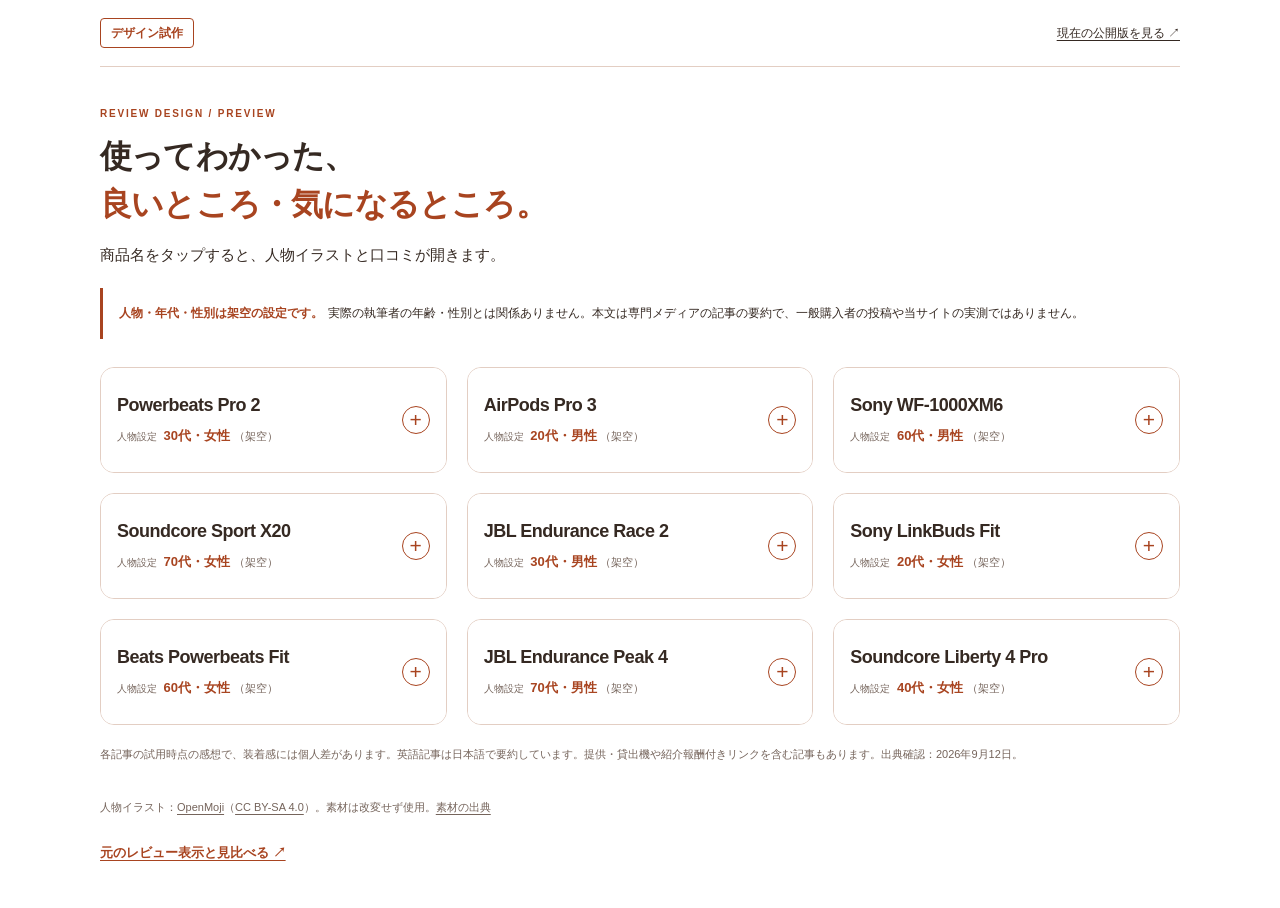
==== commit 28350099: "Make preview reviews collapsible with native disclosure tabs" ====
--- a/review-preview/index.html
+++ b/review-preview/index.html
@@ -1,16 +1,16 @@
-<!doctype html><html lang="ja"><head><meta charset="utf-8"><meta name="viewport" content="width=device-width, initial-scale=1"><meta name="robots" content="noindex, nofollow"><meta name="theme-color" content="#ffffff"><title>口コミの吹き出しデザイン｜試作プレビュー</title><link rel="stylesheet" href="../style.css?v=12"><link rel="stylesheet" href="preview.css?v=2"><script src="preview.js?v=1" defer></script></head><body>
+<!doctype html><html lang="ja"><head><meta charset="utf-8"><meta name="viewport" content="width=device-width, initial-scale=1"><meta name="robots" content="noindex, nofollow"><meta name="theme-color" content="#ffffff"><title>口コミの吹き出しデザイン｜試作プレビュー</title><link rel="stylesheet" href="../style.css?v=12"><link rel="stylesheet" href="preview.css?v=3"><script src="preview.js?v=3" defer></script></head><body>
 <header class="preview-bar wrap"><span>デザイン試作</span><a href="../?v=public-reviews-12#reviews">現在の公開版を見る ↗</a></header>
-<main class="wrap preview-main"><p class="eyebrow">REVIEW DESIGN / PREVIEW</p><h1>使ってわかった、<br><span>良いところ・気になるところ。</span></h1><p class="preview-lead">人物イラストと吹き出しで読む、9機種の実機レビュー。</p>
+<main class="wrap preview-main"><p class="eyebrow">REVIEW DESIGN / PREVIEW</p><h1>使ってわかった、<br><span>良いところ・気になるところ。</span></h1><p class="preview-lead">商品名をタップすると、人物イラストと口コミが開きます。</p>
 <aside class="preview-note"><strong>人物・年代・性別は架空の設定です。</strong>実際の執筆者の年齢・性別とは関係ありません。本文は専門メディアの記事の要約で、一般購入者の投稿や当サイトの実測ではありません。</aside>
-<div class="voice-grid"><article class="voice-card" id="review-beats"><header class="voice-heading"><p>実機レビューの要約</p><h2>Powerbeats Pro 2</h2><p class="voice-persona"><span>人物設定</span> 30代・女性 <small>（架空）</small></p><p class="voice-use"><span>使用・検証</span>ラン・自転車・HIITなど</p></header><div class="voice-dialogue"><figure class="voice-person"><img src="avatars/woman.svg" width="64" height="64" alt="" aria-hidden="true"><figcaption>イメージ</figcaption></figure><dl class="voice-bubbles"><div class="voice-bubble voice-good"><dt>良かった点</dt><dd>運動中も装着が安定。物理ボタンも操作しやすい。</dd></div><div class="voice-bubble voice-caution"><dt>気になった点</dt><dd>充電ケースが大きく、持ち運びにはかさばる。</dd></div></dl></div><footer class="voice-source"><a href="https://www.tomsguide.com/audio/beats-powerbeats-pro-2-review" target="_blank" rel="noopener noreferrer" aria-label="Powerbeats Pro 2の元記事を読む">Tom’s Guideの元記事 ↗</a><p>Tammy Rogers／Nick Harris-Fry<br>記事：2025/02/11</p></footer></article>
-<article class="voice-card" id="review-apple"><header class="voice-heading"><p>実機レビューの要約</p><h2>AirPods Pro 3</h2><p class="voice-persona"><span>人物設定</span> 20代・男性 <small>（架空）</small></p><p class="voice-use"><span>使用・検証</span>1か月以上／ジム・ラン・散歩</p></header><div class="voice-dialogue"><figure class="voice-person"><img src="avatars/man.svg" width="64" height="64" alt="" aria-hidden="true"><figcaption>イメージ</figcaption></figure><dl class="voice-bubbles"><div class="voice-bubble voice-good"><dt>良かった点</dt><dd>ジムの騒音をしっかり低減。装着の安定感も向上。</dd></div><div class="voice-bubble voice-caution"><dt>気になった点</dt><dd>運動中の心拍確認は、腕時計ほど手軽ではない。</dd></div></dl></div><footer class="voice-source"><a href="https://www.techradar.com/health-fitness/ive-been-working-out-with-the-airpods-pro-3-for-over-a-month-heres-my-verdict-on-their-new-fitness-features" target="_blank" rel="noopener noreferrer" aria-label="AirPods Pro 3の元記事を読む">TechRadarの元記事 ↗</a><p>Stephen Warwick<br>記事：2025/11/02</p></footer></article>
-<article class="voice-card" id="review-sony"><header class="voice-heading"><p>実機レビューの要約</p><h2>Sony WF-1000XM6</h2><p class="voice-persona"><span>人物設定</span> 60代・男性 <small>（架空）</small></p><p class="voice-use"><span>使用・検証</span>実機検証／装着・遮音など</p></header><div class="voice-dialogue"><figure class="voice-person"><img src="avatars/older-man.svg" width="64" height="64" alt="" aria-hidden="true"><figcaption>イメージ</figcaption></figure><dl class="voice-bubbles"><div class="voice-bubble voice-good"><dt>良かった点</dt><dd>ノイズキャンセリングと耳栓効果による遮音性が高い。</dd></div><div class="voice-bubble voice-caution"><dt>気になった点</dt><dd>本体が大きめで、小さい耳では外れやすい場合も。</dd></div></dl></div><footer class="voice-source"><a href="https://www.rtings.com/headphones/reviews/sony/wf-1000xm6" target="_blank" rel="noopener noreferrer" aria-label="Sony WF-1000XM6の元記事を読む">RTINGSの元記事 ↗</a><p>Dagobiet Morales Alfaroほか検証チーム<br>記事：2026/03/12</p></footer></article>
-<article class="voice-card" id="review-sport-x20"><header class="voice-heading"><p>実機レビューの要約</p><h2>Soundcore Sport X20</h2><p class="voice-persona"><span>人物設定</span> 70代・女性 <small>（架空）</small></p><p class="voice-use"><span>使用・検証</span>眼鏡との併用・ジョギング</p></header><div class="voice-dialogue"><figure class="voice-person"><img src="avatars/older-woman.svg" width="64" height="64" alt="" aria-hidden="true"><figcaption>イメージ</figcaption></figure><dl class="voice-bubbles"><div class="voice-bubble voice-good"><dt>良かった点</dt><dd>柔らかなフックで、眼鏡と併用しても痛みはなかった。</dd></div><div class="voice-bubble voice-caution"><dt>気になった点</dt><dd>筆者の耳では本体が浮き、フィットの調整に手間。</dd></div></dl></div><footer class="voice-source"><a href="https://av.watch.impress.co.jp/docs/review/review/1615788.html" target="_blank" rel="noopener noreferrer" aria-label="Soundcore Sport X20の元記事を読む">AV Watchの元記事 ↗</a><p>小岩井 博<br>記事：2024/08/20</p></footer></article>
-<article class="voice-card" id="review-race2"><header class="voice-heading"><p>実機レビューの要約</p><h2>JBL Endurance Race 2</h2><p class="voice-persona"><span>人物設定</span> 30代・男性 <small>（架空）</small></p><p class="voice-use"><span>使用・検証</span>数週間／ラン・筋トレ・ヨガなど</p></header><div class="voice-dialogue"><figure class="voice-person"><img src="avatars/man.svg" width="64" height="64" alt="" aria-hidden="true"><figcaption>イメージ</figcaption></figure><dl class="voice-bubbles"><div class="voice-bubble voice-good"><dt>良かった点</dt><dd>運動中の付け直しが不要で、ウィングも快適。</dd></div><div class="voice-bubble voice-caution"><dt>気になった点</dt><dd>屋外の外音取り込みは風音が目立ち、車の音が聞きづらい。</dd></div></dl></div><footer class="voice-source"><a href="https://www.tomsguide.com/audio/headphones/jbl-endurance-race-2-review" target="_blank" rel="noopener noreferrer" aria-label="JBL Endurance Race 2の元記事を読む">Tom’s Guideの元記事 ↗</a><p>Nick Harris-Fry<br>記事：2025/03/16</p></footer></article>
-<article class="voice-card" id="review-linkbuds-fit"><header class="voice-heading"><p>実機レビューの要約</p><h2>Sony LinkBuds Fit</h2><p class="voice-persona"><span>人物設定</span> 20代・女性 <small>（架空）</small></p><p class="voice-use"><span>使用・検証</span>4日間／室内・屋外で試用</p></header><div class="voice-dialogue"><figure class="voice-person"><img src="avatars/woman.svg" width="64" height="64" alt="" aria-hidden="true"><figcaption>イメージ</figcaption></figure><dl class="voice-bubbles"><div class="voice-bubble voice-good"><dt>良かった点</dt><dd>圧迫感が少なく、着けていることを忘れるほど快適。</dd></div><div class="voice-bubble voice-caution"><dt>気になった点</dt><dd>筆者の試用ではタップ操作が反応しにくかった。</dd></div></dl></div><footer class="voice-source"><a href="https://www.soundguys.com/sony-linkbuds-fit-review-127506/" target="_blank" rel="noopener noreferrer" aria-label="Sony LinkBuds Fitの元記事を読む">SoundGuysの元記事 ↗</a><p>Christian Thomas<br>記事：2024/11/08</p></footer></article>
-<article class="voice-card" id="review-powerbeats-fit"><header class="voice-heading"><p>実機レビューの要約</p><h2>Beats Powerbeats Fit</h2><p class="voice-persona"><span>人物設定</span> 60代・女性 <small>（架空）</small></p><p class="voice-use"><span>使用・検証</span>ラン・筋トレ・室内バイク</p></header><div class="voice-dialogue"><figure class="voice-person"><img src="avatars/older-woman.svg" width="64" height="64" alt="" aria-hidden="true"><figcaption>イメージ</figcaption></figure><dl class="voice-bubbles"><div class="voice-bubble voice-good"><dt>良かった点</dt><dd>ウィングでしっかり固定され、運動中もずれにくい。</dd></div><div class="voice-bubble voice-caution"><dt>気になった点</dt><dd>1時間を超える装着では、ウィングの圧迫感が気になった。</dd></div></dl></div><footer class="voice-source"><a href="https://www.tomsguide.com/audio/earbuds/beats-powerbeats-fit-review" target="_blank" rel="noopener noreferrer" aria-label="Beats Powerbeats Fitの元記事を読む">Tom’s Guideの元記事 ↗</a><p>Tammy Rogers<br>記事：2025/10/13</p></footer></article>
-<article class="voice-card" id="review-peak4"><header class="voice-heading"><p>実機レビューの要約</p><h2>JBL Endurance Peak 4</h2><p class="voice-persona"><span>人物設定</span> 70代・男性 <small>（架空）</small></p><p class="voice-use"><span>使用・検証</span>実機検証／装着・遮音など</p></header><div class="voice-dialogue"><figure class="voice-person"><img src="avatars/older-man.svg" width="64" height="64" alt="" aria-hidden="true"><figcaption>イメージ</figcaption></figure><dl class="voice-bubbles"><div class="voice-bubble voice-good"><dt>良かった点</dt><dd>装着が安定し、使っている間の調整が少なくて済む。</dd></div><div class="voice-bubble voice-caution"><dt>気になった点</dt><dd>ノイズキャンセリングの効きが弱いと評価。</dd></div></dl></div><footer class="voice-source"><a href="https://www.rtings.com/headphones/reviews/jbl/endurance-peak-4" target="_blank" rel="noopener noreferrer" aria-label="JBL Endurance Peak 4の元記事を読む">RTINGSの元記事 ↗</a><p>Dagobiet Morales Alfaroほか検証チーム<br>記事：2026/05/11</p></footer></article>
-<article class="voice-card" id="review-liberty4pro"><header class="voice-heading"><p>実機レビューの要約</p><h2>Soundcore Liberty 4 Pro</h2><p class="voice-persona"><span>人物設定</span> 40代・女性 <small>（架空）</small></p><p class="voice-use"><span>使用・検証</span>1週間の試用・音響テスト</p></header><div class="voice-dialogue"><figure class="voice-person"><img src="avatars/woman.svg" width="64" height="64" alt="" aria-hidden="true"><figcaption>イメージ</figcaption></figure><dl class="voice-bubbles"><div class="voice-bubble voice-good"><dt>良かった点</dt><dd>音質とノイズキャンセリングを評価。アプリの機能も豊富。</dd></div><div class="voice-bubble voice-caution"><dt>気になった点</dt><dd>ケースに指紋が付きやすく、空間オーディオの評価は低め。</dd></div></dl></div><footer class="voice-source"><a href="https://www.soundguys.com/anker-soundcore-liberty-4-pro-review-125410/" target="_blank" rel="noopener noreferrer" aria-label="Soundcore Liberty 4 Proの元記事を読む">SoundGuysの元記事 ↗</a><p>Chase Bernath<br>記事：2024/10/16</p></footer></article></div>
+<div class="voice-grid"><details class="voice-card" id="review-beats"><summary class="voice-toggle"><div class="voice-heading"><p>実機レビューの要約</p><h2>Powerbeats Pro 2</h2><p class="voice-persona"><span>人物設定</span> 30代・女性 <small>（架空）</small></p></div><span class="voice-toggle-icon" aria-hidden="true"></span></summary><div class="voice-expanded"><p class="voice-use"><span>使用・検証</span>ラン・自転車・HIITなど</p><div class="voice-dialogue"><figure class="voice-person"><img src="avatars/woman.svg" width="64" height="64" alt="" aria-hidden="true"><figcaption>イメージ</figcaption></figure><dl class="voice-bubbles"><div class="voice-bubble voice-good"><dt>良かった点</dt><dd>運動中も装着が安定。物理ボタンも操作しやすい。</dd></div><div class="voice-bubble voice-caution"><dt>気になった点</dt><dd>充電ケースが大きく、持ち運びにはかさばる。</dd></div></dl></div><footer class="voice-source"><a href="https://www.tomsguide.com/audio/beats-powerbeats-pro-2-review" target="_blank" rel="noopener noreferrer" aria-label="Powerbeats Pro 2の元記事を読む">Tom’s Guideの元記事 ↗</a><p>Tammy Rogers／Nick Harris-Fry<br>記事：2025/02/11</p></footer></div></details>
+<details class="voice-card" id="review-apple"><summary class="voice-toggle"><div class="voice-heading"><p>実機レビューの要約</p><h2>AirPods Pro 3</h2><p class="voice-persona"><span>人物設定</span> 20代・男性 <small>（架空）</small></p></div><span class="voice-toggle-icon" aria-hidden="true"></span></summary><div class="voice-expanded"><p class="voice-use"><span>使用・検証</span>1か月以上／ジム・ラン・散歩</p><div class="voice-dialogue"><figure class="voice-person"><img src="avatars/man.svg" width="64" height="64" alt="" aria-hidden="true"><figcaption>イメージ</figcaption></figure><dl class="voice-bubbles"><div class="voice-bubble voice-good"><dt>良かった点</dt><dd>ジムの騒音をしっかり低減。装着の安定感も向上。</dd></div><div class="voice-bubble voice-caution"><dt>気になった点</dt><dd>運動中の心拍確認は、腕時計ほど手軽ではない。</dd></div></dl></div><footer class="voice-source"><a href="https://www.techradar.com/health-fitness/ive-been-working-out-with-the-airpods-pro-3-for-over-a-month-heres-my-verdict-on-their-new-fitness-features" target="_blank" rel="noopener noreferrer" aria-label="AirPods Pro 3の元記事を読む">TechRadarの元記事 ↗</a><p>Stephen Warwick<br>記事：2025/11/02</p></footer></div></details>
+<details class="voice-card" id="review-sony"><summary class="voice-toggle"><div class="voice-heading"><p>実機レビューの要約</p><h2>Sony WF-1000XM6</h2><p class="voice-persona"><span>人物設定</span> 60代・男性 <small>（架空）</small></p></div><span class="voice-toggle-icon" aria-hidden="true"></span></summary><div class="voice-expanded"><p class="voice-use"><span>使用・検証</span>実機検証／装着・遮音など</p><div class="voice-dialogue"><figure class="voice-person"><img src="avatars/older-man.svg" width="64" height="64" alt="" aria-hidden="true"><figcaption>イメージ</figcaption></figure><dl class="voice-bubbles"><div class="voice-bubble voice-good"><dt>良かった点</dt><dd>ノイズキャンセリングと耳栓効果による遮音性が高い。</dd></div><div class="voice-bubble voice-caution"><dt>気になった点</dt><dd>本体が大きめで、小さい耳では外れやすい場合も。</dd></div></dl></div><footer class="voice-source"><a href="https://www.rtings.com/headphones/reviews/sony/wf-1000xm6" target="_blank" rel="noopener noreferrer" aria-label="Sony WF-1000XM6の元記事を読む">RTINGSの元記事 ↗</a><p>Dagobiet Morales Alfaroほか検証チーム<br>記事：2026/03/12</p></footer></div></details>
+<details class="voice-card" id="review-sport-x20"><summary class="voice-toggle"><div class="voice-heading"><p>実機レビューの要約</p><h2>Soundcore Sport X20</h2><p class="voice-persona"><span>人物設定</span> 70代・女性 <small>（架空）</small></p></div><span class="voice-toggle-icon" aria-hidden="true"></span></summary><div class="voice-expanded"><p class="voice-use"><span>使用・検証</span>眼鏡との併用・ジョギング</p><div class="voice-dialogue"><figure class="voice-person"><img src="avatars/older-woman.svg" width="64" height="64" alt="" aria-hidden="true"><figcaption>イメージ</figcaption></figure><dl class="voice-bubbles"><div class="voice-bubble voice-good"><dt>良かった点</dt><dd>柔らかなフックで、眼鏡と併用しても痛みはなかった。</dd></div><div class="voice-bubble voice-caution"><dt>気になった点</dt><dd>筆者の耳では本体が浮き、フィットの調整に手間。</dd></div></dl></div><footer class="voice-source"><a href="https://av.watch.impress.co.jp/docs/review/review/1615788.html" target="_blank" rel="noopener noreferrer" aria-label="Soundcore Sport X20の元記事を読む">AV Watchの元記事 ↗</a><p>小岩井 博<br>記事：2024/08/20</p></footer></div></details>
+<details class="voice-card" id="review-race2"><summary class="voice-toggle"><div class="voice-heading"><p>実機レビューの要約</p><h2>JBL Endurance Race 2</h2><p class="voice-persona"><span>人物設定</span> 30代・男性 <small>（架空）</small></p></div><span class="voice-toggle-icon" aria-hidden="true"></span></summary><div class="voice-expanded"><p class="voice-use"><span>使用・検証</span>数週間／ラン・筋トレ・ヨガなど</p><div class="voice-dialogue"><figure class="voice-person"><img src="avatars/man.svg" width="64" height="64" alt="" aria-hidden="true"><figcaption>イメージ</figcaption></figure><dl class="voice-bubbles"><div class="voice-bubble voice-good"><dt>良かった点</dt><dd>運動中の付け直しが不要で、ウィングも快適。</dd></div><div class="voice-bubble voice-caution"><dt>気になった点</dt><dd>屋外の外音取り込みは風音が目立ち、車の音が聞きづらい。</dd></div></dl></div><footer class="voice-source"><a href="https://www.tomsguide.com/audio/headphones/jbl-endurance-race-2-review" target="_blank" rel="noopener noreferrer" aria-label="JBL Endurance Race 2の元記事を読む">Tom’s Guideの元記事 ↗</a><p>Nick Harris-Fry<br>記事：2025/03/16</p></footer></div></details>
+<details class="voice-card" id="review-linkbuds-fit"><summary class="voice-toggle"><div class="voice-heading"><p>実機レビューの要約</p><h2>Sony LinkBuds Fit</h2><p class="voice-persona"><span>人物設定</span> 20代・女性 <small>（架空）</small></p></div><span class="voice-toggle-icon" aria-hidden="true"></span></summary><div class="voice-expanded"><p class="voice-use"><span>使用・検証</span>4日間／室内・屋外で試用</p><div class="voice-dialogue"><figure class="voice-person"><img src="avatars/woman.svg" width="64" height="64" alt="" aria-hidden="true"><figcaption>イメージ</figcaption></figure><dl class="voice-bubbles"><div class="voice-bubble voice-good"><dt>良かった点</dt><dd>圧迫感が少なく、着けていることを忘れるほど快適。</dd></div><div class="voice-bubble voice-caution"><dt>気になった点</dt><dd>筆者の試用ではタップ操作が反応しにくかった。</dd></div></dl></div><footer class="voice-source"><a href="https://www.soundguys.com/sony-linkbuds-fit-review-127506/" target="_blank" rel="noopener noreferrer" aria-label="Sony LinkBuds Fitの元記事を読む">SoundGuysの元記事 ↗</a><p>Christian Thomas<br>記事：2024/11/08</p></footer></div></details>
+<details class="voice-card" id="review-powerbeats-fit"><summary class="voice-toggle"><div class="voice-heading"><p>実機レビューの要約</p><h2>Beats Powerbeats Fit</h2><p class="voice-persona"><span>人物設定</span> 60代・女性 <small>（架空）</small></p></div><span class="voice-toggle-icon" aria-hidden="true"></span></summary><div class="voice-expanded"><p class="voice-use"><span>使用・検証</span>ラン・筋トレ・室内バイク</p><div class="voice-dialogue"><figure class="voice-person"><img src="avatars/older-woman.svg" width="64" height="64" alt="" aria-hidden="true"><figcaption>イメージ</figcaption></figure><dl class="voice-bubbles"><div class="voice-bubble voice-good"><dt>良かった点</dt><dd>ウィングでしっかり固定され、運動中もずれにくい。</dd></div><div class="voice-bubble voice-caution"><dt>気になった点</dt><dd>1時間を超える装着では、ウィングの圧迫感が気になった。</dd></div></dl></div><footer class="voice-source"><a href="https://www.tomsguide.com/audio/earbuds/beats-powerbeats-fit-review" target="_blank" rel="noopener noreferrer" aria-label="Beats Powerbeats Fitの元記事を読む">Tom’s Guideの元記事 ↗</a><p>Tammy Rogers<br>記事：2025/10/13</p></footer></div></details>
+<details class="voice-card" id="review-peak4"><summary class="voice-toggle"><div class="voice-heading"><p>実機レビューの要約</p><h2>JBL Endurance Peak 4</h2><p class="voice-persona"><span>人物設定</span> 70代・男性 <small>（架空）</small></p></div><span class="voice-toggle-icon" aria-hidden="true"></span></summary><div class="voice-expanded"><p class="voice-use"><span>使用・検証</span>実機検証／装着・遮音など</p><div class="voice-dialogue"><figure class="voice-person"><img src="avatars/older-man.svg" width="64" height="64" alt="" aria-hidden="true"><figcaption>イメージ</figcaption></figure><dl class="voice-bubbles"><div class="voice-bubble voice-good"><dt>良かった点</dt><dd>装着が安定し、使っている間の調整が少なくて済む。</dd></div><div class="voice-bubble voice-caution"><dt>気になった点</dt><dd>ノイズキャンセリングの効きが弱いと評価。</dd></div></dl></div><footer class="voice-source"><a href="https://www.rtings.com/headphones/reviews/jbl/endurance-peak-4" target="_blank" rel="noopener noreferrer" aria-label="JBL Endurance Peak 4の元記事を読む">RTINGSの元記事 ↗</a><p>Dagobiet Morales Alfaroほか検証チーム<br>記事：2026/05/11</p></footer></div></details>
+<details class="voice-card" id="review-liberty4pro"><summary class="voice-toggle"><div class="voice-heading"><p>実機レビューの要約</p><h2>Soundcore Liberty 4 Pro</h2><p class="voice-persona"><span>人物設定</span> 40代・女性 <small>（架空）</small></p></div><span class="voice-toggle-icon" aria-hidden="true"></span></summary><div class="voice-expanded"><p class="voice-use"><span>使用・検証</span>1週間の試用・音響テスト</p><div class="voice-dialogue"><figure class="voice-person"><img src="avatars/woman.svg" width="64" height="64" alt="" aria-hidden="true"><figcaption>イメージ</figcaption></figure><dl class="voice-bubbles"><div class="voice-bubble voice-good"><dt>良かった点</dt><dd>音質とノイズキャンセリングを評価。アプリの機能も豊富。</dd></div><div class="voice-bubble voice-caution"><dt>気になった点</dt><dd>ケースに指紋が付きやすく、空間オーディオの評価は低め。</dd></div></dl></div><footer class="voice-source"><a href="https://www.soundguys.com/anker-soundcore-liberty-4-pro-review-125410/" target="_blank" rel="noopener noreferrer" aria-label="Soundcore Liberty 4 Proの元記事を読む">SoundGuysの元記事 ↗</a><p>Chase Bernath<br>記事：2024/10/16</p></footer></div></details></div>
 <p class="preview-footnote">各記事の試用時点の感想で、装着感には個人差があります。英語記事は日本語で要約しています。提供・貸出機や紹介報酬付きリンクを含む記事もあります。出典確認：2026年9月12日。</p>
 </main><footer class="wrap preview-footer"><p>人物イラスト：<a href="https://openmoji.org/" target="_blank" rel="noopener noreferrer">OpenMoji</a>（<a href="https://creativecommons.org/licenses/by-sa/4.0/" target="_blank" rel="noopener noreferrer">CC BY-SA 4.0</a>）。素材は改変せず使用。<a href="avatars/SOURCES.txt">素材の出典</a></p><a class="back-link" href="../?v=public-reviews-12#reviews">元のレビュー表示と見比べる ↗</a></footer>
 </body></html>
--- a/review-preview/preview.css
+++ b/review-preview/preview.css
@@ -3,3 +3,7 @@
 @media(prefers-reduced-motion:reduce){.voice-card.is-visible .voice-person img{animation:none}}
 
 .voice-persona{font-size:14px;font-weight:750;color:var(--accent);margin:10px 0 0;line-height:1.7}.voice-persona>span{font-size:10px;font-weight:500;color:var(--muted);margin-right:3px}.voice-persona small{font-size:11px;font-weight:500;color:var(--muted)}
+
+/* Native disclosures: compact at rest, expandable by touch or keyboard. */
+.voice-grid{align-items:start}.voice-card{display:block;padding:0;overflow:hidden}.voice-toggle{display:flex;align-items:center;justify-content:space-between;gap:12px;padding:18px 16px;min-height:104px;list-style:none;background:#fff}.voice-toggle::after{display:none}.voice-toggle::-webkit-details-marker{display:none}.voice-toggle .voice-heading{min-width:0}.voice-toggle .voice-heading>p:first-child{display:none}.voice-toggle .voice-heading h2{font-size:18px;line-height:1.4}.voice-toggle .voice-persona{margin:7px 0 0;font-size:13px}.voice-toggle-icon{flex:0 0 28px;width:28px;height:28px;border:1px solid var(--accent);border-radius:50%;color:var(--accent);display:grid;place-items:center;font-size:21px;font-weight:400;line-height:1}.voice-toggle-icon::before{content:'+'}.voice-card[open]>.voice-toggle .voice-toggle-icon::before{content:'−'}.voice-card[open]>.voice-toggle{border-bottom:1px solid var(--line)}.voice-toggle:hover .voice-heading h2{color:var(--accent)}.voice-toggle:focus-visible{outline:3px solid var(--accent);outline-offset:-4px;border-radius:12px}.voice-expanded{padding:0 16px 20px}.voice-expanded>.voice-use{margin:16px 0 18px}.voice-expanded .voice-dialogue{margin-bottom:18px}
+@media(max-width:600px){.voice-grid{gap:10px}.voice-toggle{min-height:92px;padding:16px}.voice-toggle .voice-heading h2{font-size:18px}.voice-toggle .voice-persona{font-size:13px}.voice-expanded{padding:0 16px 18px}}
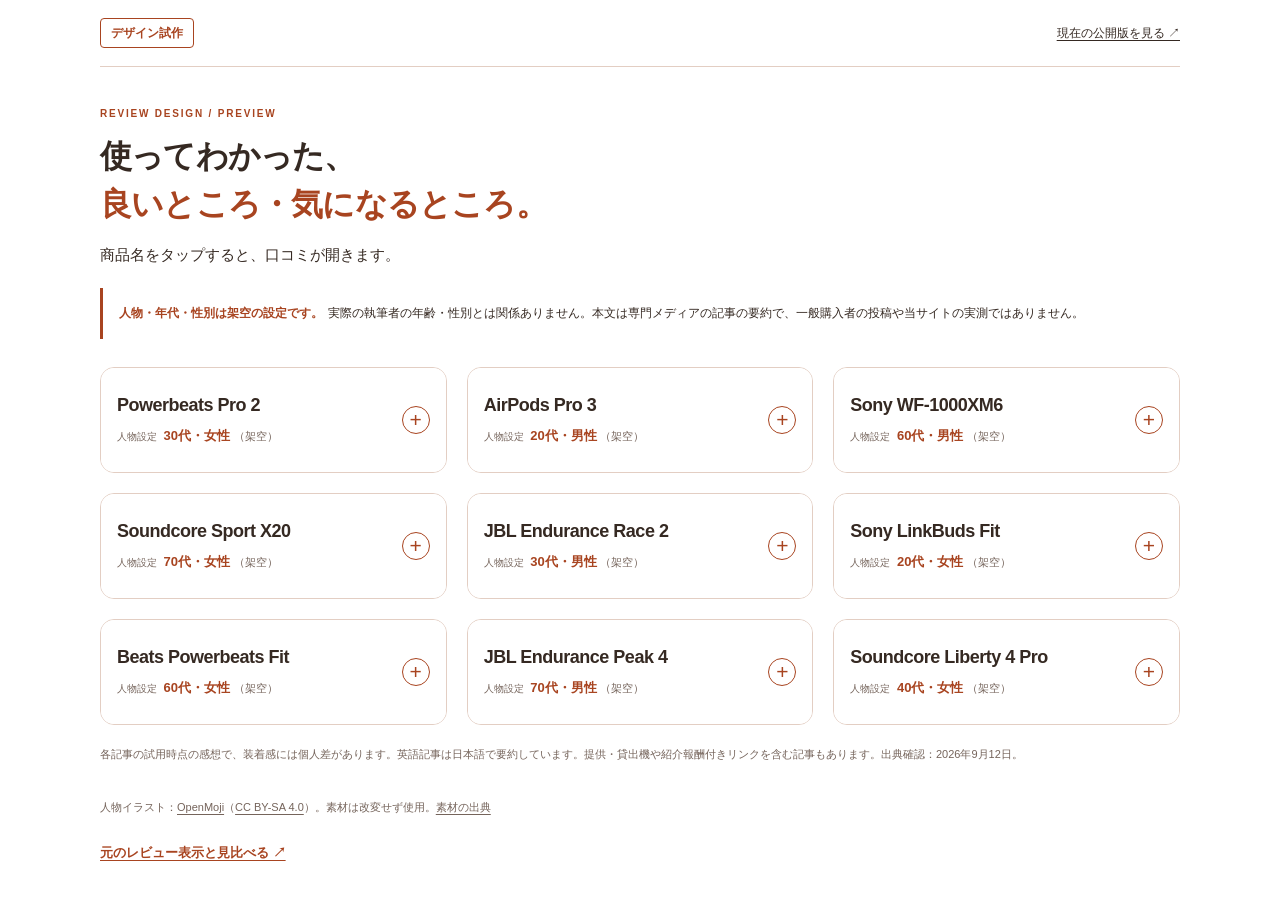
==== commit 3f67b0c7: "Publish collapsible illustrated reviews and simplify opening hint" ====
--- a/review-preview/index.html
+++ b/review-preview/index.html
@@ -1,6 +1,6 @@
 <!doctype html><html lang="ja"><head><meta charset="utf-8"><meta name="viewport" content="width=device-width, initial-scale=1"><meta name="robots" content="noindex, nofollow"><meta name="theme-color" content="#ffffff"><title>口コミの吹き出しデザイン｜試作プレビュー</title><link rel="stylesheet" href="../style.css?v=12"><link rel="stylesheet" href="preview.css?v=3"><script src="preview.js?v=3" defer></script></head><body>
 <header class="preview-bar wrap"><span>デザイン試作</span><a href="../?v=public-reviews-12#reviews">現在の公開版を見る ↗</a></header>
-<main class="wrap preview-main"><p class="eyebrow">REVIEW DESIGN / PREVIEW</p><h1>使ってわかった、<br><span>良いところ・気になるところ。</span></h1><p class="preview-lead">商品名をタップすると、人物イラストと口コミが開きます。</p>
+<main class="wrap preview-main"><p class="eyebrow">REVIEW DESIGN / PREVIEW</p><h1>使ってわかった、<br><span>良いところ・気になるところ。</span></h1><p class="preview-lead">商品名をタップすると、口コミが開きます。</p>
 <aside class="preview-note"><strong>人物・年代・性別は架空の設定です。</strong>実際の執筆者の年齢・性別とは関係ありません。本文は専門メディアの記事の要約で、一般購入者の投稿や当サイトの実測ではありません。</aside>
 <div class="voice-grid"><details class="voice-card" id="review-beats"><summary class="voice-toggle"><div class="voice-heading"><p>実機レビューの要約</p><h2>Powerbeats Pro 2</h2><p class="voice-persona"><span>人物設定</span> 30代・女性 <small>（架空）</small></p></div><span class="voice-toggle-icon" aria-hidden="true"></span></summary><div class="voice-expanded"><p class="voice-use"><span>使用・検証</span>ラン・自転車・HIITなど</p><div class="voice-dialogue"><figure class="voice-person"><img src="avatars/woman.svg" width="64" height="64" alt="" aria-hidden="true"><figcaption>イメージ</figcaption></figure><dl class="voice-bubbles"><div class="voice-bubble voice-good"><dt>良かった点</dt><dd>運動中も装着が安定。物理ボタンも操作しやすい。</dd></div><div class="voice-bubble voice-caution"><dt>気になった点</dt><dd>充電ケースが大きく、持ち運びにはかさばる。</dd></div></dl></div><footer class="voice-source"><a href="https://www.tomsguide.com/audio/beats-powerbeats-pro-2-review" target="_blank" rel="noopener noreferrer" aria-label="Powerbeats Pro 2の元記事を読む">Tom’s Guideの元記事 ↗</a><p>Tammy Rogers／Nick Harris-Fry<br>記事：2025/02/11</p></footer></div></details>
 <details class="voice-card" id="review-apple"><summary class="voice-toggle"><div class="voice-heading"><p>実機レビューの要約</p><h2>AirPods Pro 3</h2><p class="voice-persona"><span>人物設定</span> 20代・男性 <small>（架空）</small></p></div><span class="voice-toggle-icon" aria-hidden="true"></span></summary><div class="voice-expanded"><p class="voice-use"><span>使用・検証</span>1か月以上／ジム・ラン・散歩</p><div class="voice-dialogue"><figure class="voice-person"><img src="avatars/man.svg" width="64" height="64" alt="" aria-hidden="true"><figcaption>イメージ</figcaption></figure><dl class="voice-bubbles"><div class="voice-bubble voice-good"><dt>良かった点</dt><dd>ジムの騒音をしっかり低減。装着の安定感も向上。</dd></div><div class="voice-bubble voice-caution"><dt>気になった点</dt><dd>運動中の心拍確認は、腕時計ほど手軽ではない。</dd></div></dl></div><footer class="voice-source"><a href="https://www.techradar.com/health-fitness/ive-been-working-out-with-the-airpods-pro-3-for-over-a-month-heres-my-verdict-on-their-new-fitness-features" target="_blank" rel="noopener noreferrer" aria-label="AirPods Pro 3の元記事を読む">TechRadarの元記事 ↗</a><p>Stephen Warwick<br>記事：2025/11/02</p></footer></div></details>
